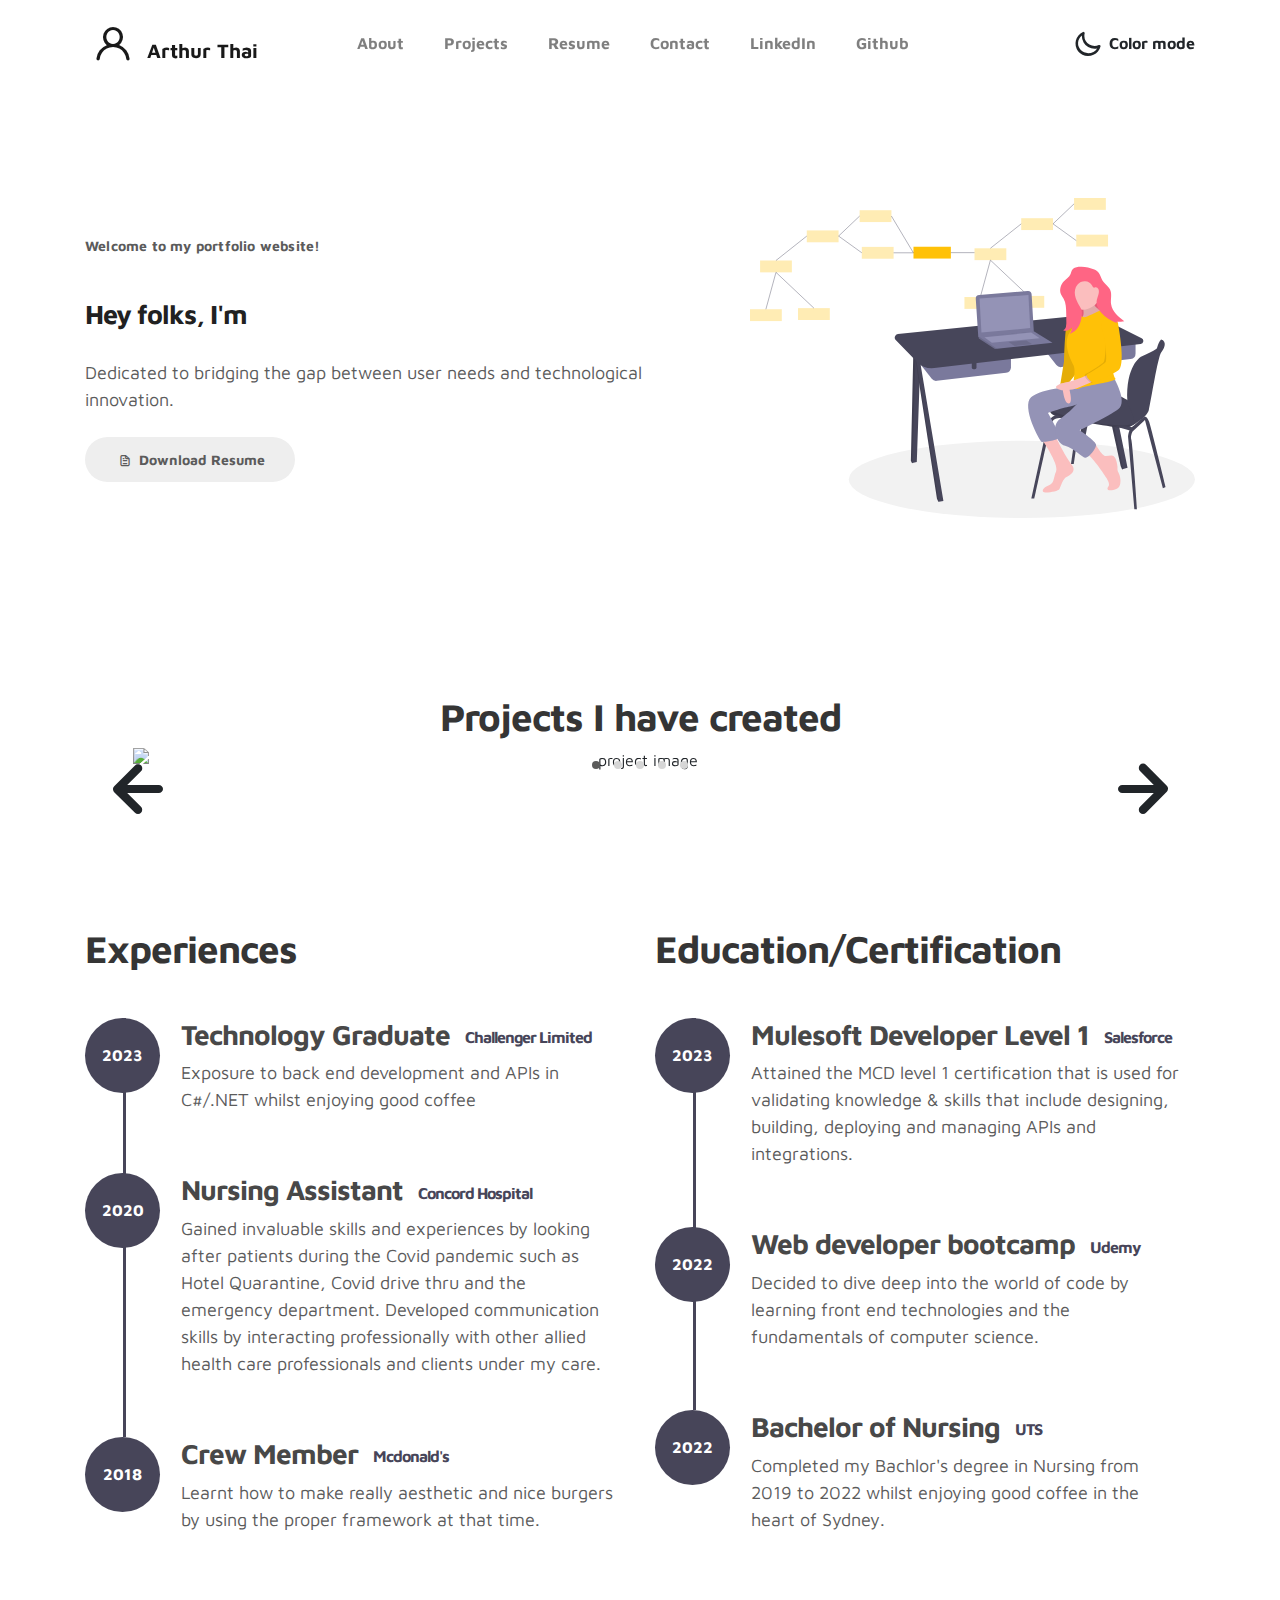
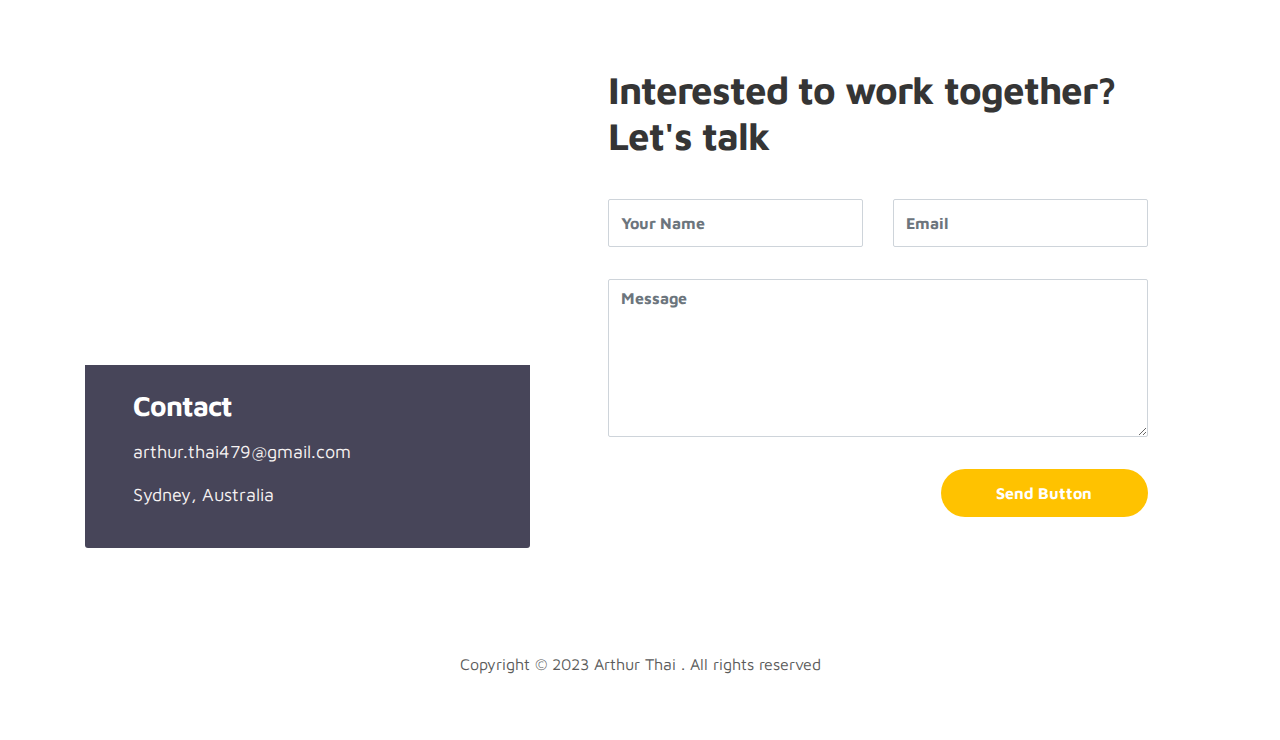
==== src/index.html @ 59e8148e "update" ====
<!doctype html>
<html lang="en">

<head>
  <meta charset="utf-8">
  <meta name="viewport" content="width=device-width, initial-scale=1, shrink-to-fit=no">
  <meta name="description" content="">
  <meta name="author" content="">

  <title>Arthur Thai's Portfolio</title>

  <link rel="stylesheet" href="/css/bootstrap.min.css">
  <link rel="stylesheet" href="/css/unicons.css">
  <link rel="stylesheet" href="/css/owl.carousel.min.css">
  <link rel="stylesheet" href="/css/owl.theme.default.min.css">
  <link rel="icon" href="\images\favicon-16x16.png" type="image/png">

  <!-- MAIN STYLE -->
  <link rel="stylesheet" href="/css/tooplate-style.css">

</head>

<body>

  <!-- MENU -->
  <nav class="navbar navbar-expand-sm navbar-light">
    <div class="container">
      <a class="navbar-brand" href="index.html"><i class='uil uil-user'></i> Arthur Thai</a>

      <button class="navbar-toggler" type="button" data-toggle="collapse" data-target="#navbarNav"
        aria-controls="navbarNav" aria-expanded="false" aria-label="Toggle navigation">
        <span class="navbar-toggler-icon"></span>
        <span class="navbar-toggler-icon"></span>
        <span class="navbar-toggler-icon"></span>
      </button>

      <div class="collapse navbar-collapse" id="navbarNav">
        <ul class="navbar-nav mx-auto">
          <li class="nav-item">
            <a href="#about" class="nav-link"><span data-hover="About">About</span></a>
          </li>
          <li class="nav-item">
            <a href="#project" class="nav-link"><span data-hover="Projects">Projects</span></a>
          </li>
          <li class="nav-item">
            <a href="#resume" class="nav-link"><span data-hover="Resume">Resume</span></a>
          </li>
          <li class="nav-item">
            <a href="#contact" class="nav-link"><span data-hover="Contact">Contact</span></a>
          </li>
          <li class="nav-item">
            <a href="https://www.linkedin.com/in/arthurthai479/" target="_blank" class="nav-link"><span
                data-hover="LinkedIn">LinkedIn</span></a>
          </li>
          <li class="nav-item">
            <a href="https://github.com/Arthur7436" target="_blank" class="nav-link"><span
                data-hover="Github">Github</span></a>
          </li>
        </ul>

        <ul class="navbar-nav ml-lg-auto">
          <div class="ml-lg-4">
            <div class="color-mode d-lg-flex justify-content-center align-items-center">
              <i class="color-mode-icon"></i>
              Color mode
            </div>
          </div>
        </ul>
      </div>
    </div>
  </nav>

  <!-- ABOUT -->
  <section class="about full-screen d-lg-flex justify-content-center align-items-center" id="about">
    <div class="container">
      <div class="row">

        <div class="col-lg-7 col-md-12 col-12 d-flex align-items-center">
          <div class="about-text">
            <small class="small-text">Welcome to <span class="mobile-block">my portfolio website!</span></small>
            <h1 class="animated animated-text">
              <span class="mr-2" style="font-size: 0.6em;">Hey folks, I'm</span>
              <div class="animated-info">
                <span class="animated-item">Arthur</span>
                <span class="animated-item">a Software Engineer</span>
                <span class="animated-item">a tech enthusiast</span>
              </div>
            </h1>

            <p>Dedicated to bridging the gap between user needs and technological innovation.</p>

            <div class="custom-btn-group mt-4">
              <a href="#" class="btn mr-lg-2 custom-btn"><i class='uil uil-file-alt'></i> Download Resume</a>
              <!-- <a href="#contact" class="btn custom-btn custom-btn-bg custom-btn-link">Get a free quote</a> -->
            </div>
          </div>
        </div>

        <div class="col-lg-5 col-md-12 col-12">
          <div class="about-image svg">
            <img src="/images/undraw/undraw_software_engineer_lvl5.svg" class="img-fluid" alt="svg image">
          </div>
        </div>

      </div>
    </div>
  </section>

  <!-- PROJECTS -->
  <section class="project py-5" id="project">
    <div class="container">

      <div class="row">
        <div class="col-lg-11 text-center mx-auto col-12">

          <div class="col-lg-8 mx-auto">
            <h2>Projects I have created</h2>
          </div>

          <div class="owl-carousel owl-theme">
            <div class="item">
              <div class="project-info">
                <img src="images/project/project-image01.png" class="img-fluid" alt="project image">
              </div>
            </div>

            <div class="item">
              <div class="project-info">
                <img src="images/project/project-image02.png" class="img-fluid" alt="project image">
              </div>
            </div>

            <div class="item">
              <div class="project-info">
                <img src="images/project/project-image03.png" class="img-fluid" alt="project image">
              </div>
            </div>

            <div class="item">
              <div class="project-info">
                <img src="images/project/project-image04.png" class="img-fluid" alt="project image">
              </div>
            </div>

            <div class="item">
              <div class="project-info">
                <img src="images/project/project-image05.png" class="img-fluid" alt="project image">
              </div>
            </div>
          </div>

        </div>
      </div>
    </div>
  </section>

  <!-- FEATURES -->
  <section class="resume py-5 d-lg-flex justify-content-center align-items-center" id="resume">
    <div class="container">
      <div class="row">

        <div class="col-lg-6 col-12">
          <h2 class="mb-4">Experiences</h2>

          <div class="timeline">
            <div class="timeline-wrapper">
              <div class="timeline-yr">
                <span>2023</span>
              </div>
              <div class="timeline-info">
                <h3><span>Technology Graduate</span><small>Challenger Limited</small></h3>
                <p>Exposure to back end development and APIs in C#/.NET whilst enjoying good coffee</p>
              </div>
            </div>

            <div class="timeline-wrapper">
              <div class="timeline-yr">
                <span>2020</span>
              </div>
              <div class="timeline-info">
                <h3><span>Nursing Assistant</span><small>Concord Hospital</small></h3>
                <p>Gained invaluable skills and experiences by looking after patients during the Covid pandemic such as
                  Hotel Quarantine, Covid drive thru and the emergency department. Developed communication skills by
                  interacting professionally with other allied health care professionals and clients under my care.</p>
              </div>
            </div>

            <div class="timeline-wrapper">
              <div class="timeline-yr">
                <span>2018</span>
              </div>
              <div class="timeline-info">
                <h3><span>Crew Member<small>Mcdonald's</small></h3>
                <p>Learnt how to make really aesthetic and nice burgers by using the proper framework at that time.</p>
              </div>
            </div>

            <!-- <div class="timeline-wrapper">
              <div class="timeline-yr">
                <span>2014</span>
              </div>
              <div class="timeline-info">
                <h3><span>Junior Designer<small>Crafted Co.</small></h3>
                <p>Cras scelerisque scelerisque condimentum. Nullam at volutpat mi. Nunc auctor ipsum eget magna
                  consequat viverra.</p>
              </div>
            </div> -->

          </div>
        </div>

        <div class="col-lg-6 col-12">
          <h2 class="mb-4 mobile-mt-2">Education/Certification</h2>

          <div class="timeline">

            <div class="timeline-wrapper">
              <div class="timeline-yr">
                <span>2023</span>
              </div>
              <div class="timeline-info">
                <h3><span>Mulesoft Developer Level 1</span><small>Salesforce</small></h3>
                <p>Attained the MCD level 1 certification that is used for validating knowledge & skills that include
                  designing, building, deploying and managing APIs and integrations.</p>
              </div>
            </div>

            <div class="timeline-wrapper">
              <div class="timeline-yr">
                <span>2022</span>
              </div>
              <div class="timeline-info">
                <h3><span>Web developer bootcamp</span><small>Udemy</small></h3>
                <p>Decided to dive deep into the world of code by learning front end technologies and the fundamentals
                  of computer science.
                </p>
              </div>
            </div>

            <div class="timeline-wrapper">
              <div class="timeline-yr">
                <span>2022</span>
              </div>
              <div class="timeline-info">
                <h3><span>Bachelor of Nursing</span><small>UTS</small></h3>
                <p>Completed my Bachlor's degree in Nursing from 2019 to 2022 whilst enjoying good coffee in the heart
                  of Sydney.
                </p>
              </div>
            </div>

          </div>
        </div>

      </div>
    </div>
  </section>

  <!-- CONTACT -->
  <section class="contact py-5" id="contact">
    <div class="container">
      <div class="row">

        <div class="col-lg-5 mr-lg-5 col-12">
          <div class="google-map w-100">
            <iframe
              src="https://www.google.com/maps/embed?pb=!1m18!1m12!1m3!1d3312.529082309042!2d151.2042533152099!3d-33.86542798070862!2m3!1f0!2f0!3f0!3m2!1i1024!2i768!4f13.1!3m3!1m2!1s0x6b12ae2a2e0e21f7%3A0x5017d681632c850!2sWynyard%20Station%2C%20Sydney%20NSW%2C%20Australia!5e0!3m2!1sen!2sus!4v1635623062397!5m2!1sen!2sus"
              width="400" height="300" frameborder="0" style="border:0" allowfullscreen></iframe>
          </div>

          <div class="contact-info d-flex justify-content-between align-items-center py-4 px-lg-5">
            <div class="contact-info-item">
              <h3 class="mb-3 text-white">Contact</h3>
              <!-- <p class="footer-text mb-0">010 020 0960</p> -->
              <p><a href="mailto:arthur.thai479@gmail.com">arthur.thai479@gmail.com</a></p>
              <p>Sydney, Australia</p>
            </div>

            <!-- <ul class="social-links">
              <li><a href="#" class="" data-toggle="tooltip" data-placement="left"
                title="LinkedIn"><svg xmlns="http://www.w3.org/2000/svg" width="22" height="22" viewBox="0 0 24 24"><path fill="currentColor" d="M20.47 2H3.53a1.45 1.45 0 0 0-1.47 1.43v17.14A1.45 1.45 0 0 0 3.53 22h16.94a1.45 1.45 0 0 0 1.47-1.43V3.43A1.45 1.45 0 0 0 20.47 2ZM8.09 18.74h-3v-9h3ZM6.59 8.48a1.56 1.56 0 1 1 0-3.12a1.57 1.57 0 1 1 0 3.12Zm12.32 10.26h-3v-4.83c0-1.21-.43-2-1.52-2A1.65 1.65 0 0 0 12.85 13a2 2 0 0 0-.1.73v5h-3v-9h3V11a3 3 0 0 1 2.71-1.5c2 0 3.45 1.29 3.45 4.06Z"/></svg></a>
              </li> -->
            <!-- <li><a href="#" class="uil uil-instagram" data-toggle="tooltip" data-placement="left"
                  title="Instagram"></a></li>
              <li><a href="#" class="uil uil-youtube" data-toggle="tooltip" data-placement="left" title="Youtube"></a>
              </li>
              <li><a href="#" class="" data-toggle="tooltip" data-placement="left"
                title="LinkedIn"><svg xmlns="http://www.w3.org/2000/svg" width="22" height="22" viewBox="0 0 24 24"><path fill="currentColor" d="M20.47 2H3.53a1.45 1.45 0 0 0-1.47 1.43v17.14A1.45 1.45 0 0 0 3.53 22h16.94a1.45 1.45 0 0 0 1.47-1.43V3.43A1.45 1.45 0 0 0 20.47 2ZM8.09 18.74h-3v-9h3ZM6.59 8.48a1.56 1.56 0 1 1 0-3.12a1.57 1.57 0 1 1 0 3.12Zm12.32 10.26h-3v-4.83c0-1.21-.43-2-1.52-2A1.65 1.65 0 0 0 12.85 13a2 2 0 0 0-.1.73v5h-3v-9h3V11a3 3 0 0 1 2.71-1.5c2 0 3.45 1.29 3.45 4.06Z"/></svg></a></li> -->
            </ul>
          </div>
        </div>

        <div class="col-lg-6 col-12">
          <div class="contact-form">
            <h2 class="mb-4">Interested to work together? Let's talk</h2>

            <form action="/home/arthur/Desktop/Github/portfolio-v1/src/sendMail.php" method="POST">
              <div class="row">
                <div class="col-lg-6 col-12">
                  <input type="text" class="form-control" name="name" placeholder="Your Name" id="name">
                </div>

                <div class="col-lg-6 col-12">
                  <input type="email" class="form-control" name="email" placeholder="Email" id="email">
                </div>

                <div class="col-12">
                  <textarea name="message" rows="6" class="form-control" id="message" placeholder="Message"></textarea>
                </div>

                <div class="ml-lg-auto col-lg-5 col-12">
                  <input type="submit" class="form-control submit-btn" value="Send Button">
                </div>
              </div>
            </form>
          </div>
        </div>

      </div>
    </div>
  </section>

  <!-- FOOTER -->
  <footer class="footer py-5">
    <div class="container">
      <div class="row">

        <div class="col-lg-12 col-12">
          <p class="copyright-text text-center">Copyright &copy; 2023 Arthur Thai . All rights reserved</p>
          <!-- <p class="copyright-text text-center">Designed by <a rel="nofollow"
              href="https://www.facebook.com/tooplate">Tooplate</a></p> -->
        </div>

      </div>
    </div>
  </footer>

  <script src="/js/jquery-3.3.1.min.js"></script>
  <script src="/js/popper.min.js"></script>
  <script src="/js/bootstrap.min.js"></script>
  <script src="/js/Headroom.js"></script>
  <script src="/js/jQuery.headroom.js"></script>
  <script src="/js/owl.carousel.min.js"></script>
  <script src="/js/smoothscroll.js"></script>
  <script src="/js/custom.js"></script>

</body>

</html>
---- css/unicons.css ----
@font-face {
  font-family: 'unicons';
  src: url('../font/unicons.eot?42479262');
  src: url('../font/unicons.eot?42479262#iefix') format('embedded-opentype'),
       url('../font/unicons.woff2?42479262') format('woff2'),
       url('../font/unicons.woff?42479262') format('woff'),
       url('../font/unicons.ttf?42479262') format('truetype'),
       url('../font/unicons.svg?42479262#unicons') format('svg');
  font-weight: normal;
  font-style: normal;
}
/* Chrome hack: SVG is rendered more smooth in Windozze. 100% magic, uncomment if you need it. */
/* Note, that will break hinting! In other OS-es font will be not as sharp as it could be */
/*
@media screen and (-webkit-min-device-pixel-ratio:0) {
  @font-face {
    font-family: 'unicons';
    src: url('../font/unicons.svg?42479262#unicons') format('svg');
  }
}
*/
 
 [class^="uil-"]:before, [class*=" uil-"]:before {
  font-family: "unicons";
  font-style: normal;
  font-weight: normal;
  speak: none;
 
  display: inline-block;
  text-decoration: inherit;
  width: 1em;
  margin-right: .2em;
  text-align: center;
  /* opacity: .8; */
 
  /* For safety - reset parent styles, that can break glyph codes*/
  font-variant: normal;
  text-transform: none;
 
  /* fix buttons height, for twitter bootstrap */
  line-height: 1em;
 
  /* Animation center compensation - margins should be symmetric */
  /* remove if not needed */
  margin-left: .2em;
 
  /* you can be more comfortable with increased icons size */
  /* font-size: 120%; */
 
  /* Font smoothing. That was taken from TWBS */
  -webkit-font-smoothing: antialiased;
  -moz-osx-font-smoothing: grayscale;
 
  /* Uncomment for 3D effect */
  /* text-shadow: 1px 1px 1px rgba(127, 127, 127, 0.3); */
}
 
.uil-abacus:before { content: '\e800'; } /* '' */
.uil-accessible-icon-alt:before { content: '\e801'; } /* '' */
.uil-adjust-alt:before { content: '\e802'; } /* '' */
.uil-adjust-circle:before { content: '\e803'; } /* '' */
.uil-adjust-half:before { content: '\e804'; } /* '' */
.uil-adjust:before { content: '\e805'; } /* '' */
.uil-airplay:before { content: '\e806'; } /* '' */
.uil-align-alt:before { content: '\e807'; } /* '' */
.uil-align-center-alt:before { content: '\e808'; } /* '' */
.uil-align-center-h:before { content: '\e809'; } /* '' */
.uil-align-center-justify:before { content: '\e80a'; } /* '' */
.uil-align-center-v:before { content: '\e80b'; } /* '' */
.uil-align-center:before { content: '\e80c'; } /* '' */
.uil-align-justify:before { content: '\e80d'; } /* '' */
.uil-align-left-justify:before { content: '\e80e'; } /* '' */
.uil-align-left:before { content: '\e80f'; } /* '' */
.uil-align-letter-right:before { content: '\e810'; } /* '' */
.uil-align-right-justify:before { content: '\e811'; } /* '' */
.uil-align-right:before { content: '\e812'; } /* '' */
.uil-align:before { content: '\e813'; } /* '' */
.uil-ambulance:before { content: '\e814'; } /* '' */
.uil-analysis:before { content: '\e815'; } /* '' */
.uil-analytics:before { content: '\e816'; } /* '' */
.uil-anchor:before { content: '\e817'; } /* '' */
.uil-android-phone-slash:before { content: '\e818'; } /* '' */
.uil-angle-double-down:before { content: '\e819'; } /* '' */
.uil-angle-double-left:before { content: '\e81a'; } /* '' */
.uil-angle-double-right:before { content: '\e81b'; } /* '' */
.uil-angle-double-up:before { content: '\e81c'; } /* '' */
.uil-angle-down:before { content: '\e81d'; } /* '' */
.uil-angle-left:before { content: '\e81e'; } /* '' */
.uil-angle-right-b:before { content: '\e81f'; } /* '' */
.uil-angle-right:before { content: '\e820'; } /* '' */
.uil-angle-up:before { content: '\e821'; } /* '' */
.uil-annoyed-alt:before { content: '\e822'; } /* '' */
.uil-annoyed:before { content: '\e823'; } /* '' */
.uil-apps:before { content: '\e824'; } /* '' */
.uil-archive-alt:before { content: '\e825'; } /* '' */
.uil-archive:before { content: '\e826'; } /* '' */
.uil-arrow-break:before { content: '\e827'; } /* '' */
.uil-arrow-circle-down:before { content: '\e828'; } /* '' */
.uil-arrow-circle-left:before { content: '\e829'; } /* '' */
.uil-arrow-circle-right:before { content: '\e82a'; } /* '' */
.uil-arrow-circle-up:before { content: '\e82b'; } /* '' */
.uil-arrow-compress-h:before { content: '\e82c'; } /* '' */
.uil-arrow-down-left:before { content: '\e82d'; } /* '' */
.uil-arrow-down-right:before { content: '\e82e'; } /* '' */
.uil-arrow-down:before { content: '\e82f'; } /* '' */
.uil-arrow-from-right:before { content: '\e830'; } /* '' */
.uil-arrow-from-top:before { content: '\e831'; } /* '' */
.uil-arrow-growth:before { content: '\e832'; } /* '' */
.uil-arrow-left:before { content: '\e833'; } /* '' */
.uil-arrow-random:before { content: '\e834'; } /* '' */
.uil-arrow-resize-diagonal:before { content: '\e835'; } /* '' */
.uil-arrow-right:before { content: '\e836'; } /* '' */
.uil-arrow-to-bottom:before { content: '\e837'; } /* '' */
.uil-arrow-to-right:before { content: '\e838'; } /* '' */
.uil-arrow-up-left:before { content: '\e839'; } /* '' */
.uil-arrow-up-right:before { content: '\e83a'; } /* '' */
.uil-arrow-up:before { content: '\e83b'; } /* '' */
.uil-arrows-h-alt:before { content: '\e83c'; } /* '' */
.uil-arrows-h:before { content: '\e83d'; } /* '' */
.uil-arrows-left-down:before { content: '\e83e'; } /* '' */
.uil-arrows-maximize:before { content: '\e83f'; } /* '' */
.uil-arrows-merge:before { content: '\e840'; } /* '' */
.uil-arrows-resize-h:before { content: '\e841'; } /* '' */
.uil-arrows-resize-v:before { content: '\e842'; } /* '' */
.uil-arrows-resize:before { content: '\e843'; } /* '' */
.uil-arrows-right-down:before { content: '\e844'; } /* '' */
.uil-arrows-shrink-h:before { content: '\e845'; } /* '' */
.uil-arrows-shrink-v:before { content: '\e846'; } /* '' */
.uil-arrows-up-right:before { content: '\e847'; } /* '' */
.uil-arrows-v-alt:before { content: '\e848'; } /* '' */
.uil-arrows-v:before { content: '\e849'; } /* '' */
.uil-at:before { content: '\e84a'; } /* '' */
.uil-atm-card:before { content: '\e84b'; } /* '' */
.uil-atom:before { content: '\e84c'; } /* '' */
.uil-auto-flash:before { content: '\e84d'; } /* '' */
.uil-award-alt:before { content: '\e84e'; } /* '' */
.uil-award:before { content: '\e84f'; } /* '' */
.uil-baby-carriage:before { content: '\e850'; } /* '' */
.uil-backpack:before { content: '\e851'; } /* '' */
.uil-backspace:before { content: '\e852'; } /* '' */
.uil-backward:before { content: '\e853'; } /* '' */
.uil-bag-alt:before { content: '\e854'; } /* '' */
.uil-bag-slash:before { content: '\e855'; } /* '' */
.uil-bag:before { content: '\e856'; } /* '' */
.uil-ball:before { content: '\e857'; } /* '' */
.uil-ban:before { content: '\e858'; } /* '' */
.uil-bars:before { content: '\e859'; } /* '' */
.uil-basketball-hoop:before { content: '\e85a'; } /* '' */
.uil-basketball:before { content: '\e85b'; } /* '' */
.uil-battery-bolt:before { content: '\e85c'; } /* '' */
.uil-battery-empty:before { content: '\e85d'; } /* '' */
.uil-bed-double:before { content: '\e85e'; } /* '' */
.uil-bed:before { content: '\e85f'; } /* '' */
.uil-bell-school:before { content: '\e860'; } /* '' */
.uil-bell-slash:before { content: '\e861'; } /* '' */
.uil-bill:before { content: '\e862'; } /* '' */
.uil-bitcoin-circle:before { content: '\e863'; } /* '' */
.uil-bitcoin:before { content: '\e864'; } /* '' */
.uil-bluetooth-b:before { content: '\e865'; } /* '' */
.uil-bolt-alt:before { content: '\e866'; } /* '' */
.uil-bolt-slash:before { content: '\e867'; } /* '' */
.uil-bolt:before { content: '\e868'; } /* '' */
.uil-book-alt:before { content: '\e869'; } /* '' */
.uil-book-medical:before { content: '\e86a'; } /* '' */
.uil-book-open:before { content: '\e86b'; } /* '' */
.uil-book-reader:before { content: '\e86c'; } /* '' */
.uil-book:before { content: '\e86d'; } /* '' */
.uil-bookmark-full:before { content: '\e86e'; } /* '' */
.uil-bookmark:before { content: '\e86f'; } /* '' */
.uil-books:before { content: '\e870'; } /* '' */
.uil-boombox:before { content: '\e871'; } /* '' */
.uil-border-alt:before { content: '\e872'; } /* '' */
.uil-border-bottom:before { content: '\e873'; } /* '' */
.uil-border-clear:before { content: '\e874'; } /* '' */
.uil-border-horizontal:before { content: '\e875'; } /* '' */
.uil-border-inner:before { content: '\e876'; } /* '' */
.uil-border-left:before { content: '\e877'; } /* '' */
.uil-border-out:before { content: '\e878'; } /* '' */
.uil-border-right:before { content: '\e879'; } /* '' */
.uil-border-top:before { content: '\e87a'; } /* '' */
.uil-border-vertical:before { content: '\e87b'; } /* '' */
.uil-box:before { content: '\e87c'; } /* '' */
.uil-briefcase-alt:before { content: '\e87d'; } /* '' */
.uil-briefcase:before { content: '\e87e'; } /* '' */
.uil-bright:before { content: '\e87f'; } /* '' */
.uil-brightness-empty:before { content: '\e880'; } /* '' */
.uil-brightness-half:before { content: '\e881'; } /* '' */
.uil-brightness-low:before { content: '\e882'; } /* '' */
.uil-brightness-minus:before { content: '\e883'; } /* '' */
.uil-brightness-plus:before { content: '\e884'; } /* '' */
.uil-brightness:before { content: '\e885'; } /* '' */
.uil-bring-bottom:before { content: '\e886'; } /* '' */
.uil-bring-front:before { content: '\e887'; } /* '' */
.uil-brush-alt:before { content: '\e888'; } /* '' */
.uil-bug:before { content: '\e889'; } /* '' */
.uil-building:before { content: '\e88a'; } /* '' */
.uil-bullseye:before { content: '\e88b'; } /* '' */
.uil-bus-alt:before { content: '\e88c'; } /* '' */
.uil-bus-school:before { content: '\e88d'; } /* '' */
.uil-bus:before { content: '\e88e'; } /* '' */
.uil-calcualtor:before { content: '\e88f'; } /* '' */
.uil-calculator-alt:before { content: '\e890'; } /* '' */
.uil-calendar-alt:before { content: '\e891'; } /* '' */
.uil-calendar-slash:before { content: '\e892'; } /* '' */
.uil-calender:before { content: '\e893'; } /* '' */
.uil-calling:before { content: '\e894'; } /* '' */
.uil-camera-plus:before { content: '\e895'; } /* '' */
.uil-camera-slash:before { content: '\e896'; } /* '' */
.uil-camera:before { content: '\e897'; } /* '' */
.uil-cancel:before { content: '\e898'; } /* '' */
.uil-capsule:before { content: '\e899'; } /* '' */
.uil-capture:before { content: '\e89a'; } /* '' */
.uil-car-sideview:before { content: '\e89b'; } /* '' */
.uil-car-slash:before { content: '\e89c'; } /* '' */
.uil-car-wash:before { content: '\e89d'; } /* '' */
.uil-car:before { content: '\e89e'; } /* '' */
.uil-card-atm:before { content: '\e89f'; } /* '' */
.uil-caret-right:before { content: '\e8a0'; } /* '' */
.uil-cart:before { content: '\e8a1'; } /* '' */
.uil-cell:before { content: '\e8a2'; } /* '' */
.uil-celsius:before { content: '\e8a3'; } /* '' */
.uil-chart-bar-alt:before { content: '\e8a4'; } /* '' */
.uil-chart-bar:before { content: '\e8a5'; } /* '' */
.uil-chart-down:before { content: '\e8a6'; } /* '' */
.uil-chart-growth-alt:before { content: '\e8a7'; } /* '' */
.uil-chart-growth:before { content: '\e8a8'; } /* '' */
.uil-chart-line:before { content: '\e8a9'; } /* '' */
.uil-chart-pie-alt:before { content: '\e8aa'; } /* '' */
.uil-chart-pie:before { content: '\e8ab'; } /* '' */
.uil-chart:before { content: '\e8ac'; } /* '' */
.uil-chat-bubble-user:before { content: '\e8ad'; } /* '' */
.uil-chat-info:before { content: '\e8ae'; } /* '' */
.uil-chat:before { content: '\e8af'; } /* '' */
.uil-check-circle:before { content: '\e8b0'; } /* '' */
.uil-check-square:before { content: '\e8b1'; } /* '' */
.uil-check:before { content: '\e8b2'; } /* '' */
.uil-circle-layer:before { content: '\e8b3'; } /* '' */
.uil-circle:before { content: '\e8b4'; } /* '' */
.uil-circuit:before { content: '\e8b5'; } /* '' */
.uil-clapper-board:before { content: '\e8b6'; } /* '' */
.uil-clipboard-alt:before { content: '\e8b7'; } /* '' */
.uil-clipboard-blank:before { content: '\e8b8'; } /* '' */
.uil-clipboard-notes:before { content: '\e8b9'; } /* '' */
.uil-clipboard:before { content: '\e8ba'; } /* '' */
.uil-clock-eight:before { content: '\e8bb'; } /* '' */
.uil-clock-five:before { content: '\e8bc'; } /* '' */
.uil-clock-nine:before { content: '\e8bd'; } /* '' */
.uil-clock-seven:before { content: '\e8be'; } /* '' */
.uil-clock-ten:before { content: '\e8bf'; } /* '' */
.uil-clock-three:before { content: '\e8c0'; } /* '' */
.uil-clock-two:before { content: '\e8c1'; } /* '' */
.uil-clock:before { content: '\e8c2'; } /* '' */
.uil-closed-captioning:before { content: '\e8c3'; } /* '' */
.uil-cloud-block:before { content: '\e8c4'; } /* '' */
.uil-cloud-bookmark:before { content: '\e8c5'; } /* '' */
.uil-cloud-check:before { content: '\e8c6'; } /* '' */
.uil-cloud-computing:before { content: '\e8c7'; } /* '' */
.uil-cloud-data-connection:before { content: '\e8c8'; } /* '' */
.uil-cloud-database-tree:before { content: '\e8c9'; } /* '' */
.uil-cloud-download:before { content: '\e8ca'; } /* '' */
.uil-cloud-drizzle:before { content: '\e8cb'; } /* '' */
.uil-cloud-exclamation:before { content: '\e8cc'; } /* '' */
.uil-cloud-hail:before { content: '\e8cd'; } /* '' */
.uil-cloud-heart:before { content: '\e8ce'; } /* '' */
.uil-cloud-info:before { content: '\e8cf'; } /* '' */
.uil-cloud-lock:before { content: '\e8d0'; } /* '' */
.uil-cloud-meatball:before { content: '\e8d1'; } /* '' */
.uil-cloud-moon-hail:before { content: '\e8d2'; } /* '' */
.uil-cloud-moon-meatball:before { content: '\e8d3'; } /* '' */
.uil-cloud-moon-rain:before { content: '\e8d4'; } /* '' */
.uil-cloud-moon-showers:before { content: '\e8d5'; } /* '' */
.uil-cloud-moon:before { content: '\e8d6'; } /* '' */
.uil-cloud-question:before { content: '\e8d7'; } /* '' */
.uil-cloud-rain-sun:before { content: '\e8d8'; } /* '' */
.uil-cloud-rain:before { content: '\e8d9'; } /* '' */
.uil-cloud-redo:before { content: '\e8da'; } /* '' */
.uil-cloud-set:before { content: '\e8db'; } /* '' */
.uil-cloud-share:before { content: '\e8dc'; } /* '' */
.uil-cloud-shield:before { content: '\e8dd'; } /* '' */
.uil-cloud-showers-alt:before { content: '\e8de'; } /* '' */
.uil-cloud-showers-heavy:before { content: '\e8df'; } /* '' */
.uil-cloud-showers:before { content: '\e8e0'; } /* '' */
.uil-cloud-slash:before { content: '\e8e1'; } /* '' */
.uil-cloud-sun-hail:before { content: '\e8e2'; } /* '' */
.uil-cloud-sun-meatball:before { content: '\e8e3'; } /* '' */
.uil-cloud-sun-rain-alt:before { content: '\e8e4'; } /* '' */
.uil-cloud-sun-rain:before { content: '\e8e5'; } /* '' */
.uil-cloud-sun-tear:before { content: '\e8e6'; } /* '' */
.uil-cloud-sun:before { content: '\e8e7'; } /* '' */
.uil-cloud-times:before { content: '\e8e8'; } /* '' */
.uil-cloud-unlock:before { content: '\e8e9'; } /* '' */
.uil-cloud-upload:before { content: '\e8ea'; } /* '' */
.uil-cloud-wifi:before { content: '\e8eb'; } /* '' */
.uil-cloud-wind:before { content: '\e8ec'; } /* '' */
.uil-cloud:before { content: '\e8ed'; } /* '' */
.uil-clouds:before { content: '\e8ee'; } /* '' */
.uil-club:before { content: '\e8ef'; } /* '' */
.uil-code:before { content: '\e8f0'; } /* '' */
.uil-coffee:before { content: '\e8f1'; } /* '' */
.uil-cog:before { content: '\e8f2'; } /* '' */
.uil-coins:before { content: '\e8f3'; } /* '' */
.uil-columns:before { content: '\e8f4'; } /* '' */
.uil-comment-alt-block:before { content: '\e8f5'; } /* '' */
.uil-comment-alt-chart-lines:before { content: '\e8f6'; } /* '' */
.uil-comment-alt-check:before { content: '\e8f7'; } /* '' */
.uil-comment-alt-dots:before { content: '\e8f8'; } /* '' */
.uil-comment-alt-download:before { content: '\e8f9'; } /* '' */
.uil-comment-alt-edit:before { content: '\e8fa'; } /* '' */
.uil-comment-alt-exclamation:before { content: '\e8fb'; } /* '' */
.uil-comment-alt-heart:before { content: '\e8fc'; } /* '' */
.uil-comment-alt-image:before { content: '\e8fd'; } /* '' */
.uil-comment-alt-info:before { content: '\e8fe'; } /* '' */
.uil-comment-alt-lines:before { content: '\e8ff'; } /* '' */
.uil-comment-alt-lock:before { content: '\e900'; } /* '' */
.uil-comment-alt-medical:before { content: '\e901'; } /* '' */
.uil-comment-alt-message:before { content: '\e902'; } /* '' */
.uil-comment-alt-notes:before { content: '\e903'; } /* '' */
.uil-comment-alt-plus:before { content: '\e904'; } /* '' */
.uil-comment-alt-question:before { content: '\e905'; } /* '' */
.uil-comment-alt-redo:before { content: '\e906'; } /* '' */
.uil-comment-alt-search:before { content: '\e907'; } /* '' */
.uil-comment-alt-share:before { content: '\e908'; } /* '' */
.uil-comment-alt-shield:before { content: '\e909'; } /* '' */
.uil-comment-alt-upload:before { content: '\e90a'; } /* '' */
.uil-comment-alt-verify:before { content: '\e90b'; } /* '' */
.uil-comment-alt:before { content: '\e90c'; } /* '' */
.uil-comment-block:before { content: '\e90d'; } /* '' */
.uil-comment-chart-line:before { content: '\e90e'; } /* '' */
.uil-comment-check:before { content: '\e90f'; } /* '' */
.uil-comment-dots:before { content: '\e910'; } /* '' */
.uil-comment-download:before { content: '\e911'; } /* '' */
.uil-comment-edit:before { content: '\e912'; } /* '' */
.uil-comment-exclamation:before { content: '\e913'; } /* '' */
.uil-comment-heart:before { content: '\e914'; } /* '' */
.uil-comment-image:before { content: '\e915'; } /* '' */
.uil-comment-info-alt:before { content: '\e916'; } /* '' */
.uil-comment-info:before { content: '\e917'; } /* '' */
.uil-comment-lines:before { content: '\e918'; } /* '' */
.uil-comment-lock:before { content: '\e919'; } /* '' */
.uil-comment-medical:before { content: '\e91a'; } /* '' */
.uil-comment-message:before { content: '\e91b'; } /* '' */
.uil-comment-notes:before { content: '\e91c'; } /* '' */
.uil-comment-plus:before { content: '\e91d'; } /* '' */
.uil-comment-question:before { content: '\e91e'; } /* '' */
.uil-comment-redo:before { content: '\e91f'; } /* '' */
.uil-comment-search:before { content: '\e920'; } /* '' */
.uil-comment-share:before { content: '\e921'; } /* '' */
.uil-comment-shield:before { content: '\e922'; } /* '' */
.uil-comment-slash:before { content: '\e923'; } /* '' */
.uil-comment-upload:before { content: '\e924'; } /* '' */
.uil-comment-verify:before { content: '\e925'; } /* '' */
.uil-comment:before { content: '\e926'; } /* '' */
.uil-comments-alt:before { content: '\e927'; } /* '' */
.uil-comments:before { content: '\e928'; } /* '' */
.uil-commnet-alt-slash:before { content: '\e929'; } /* '' */
.uil-compact-disc:before { content: '\e92a'; } /* '' */
.uil-compass:before { content: '\e92b'; } /* '' */
.uil-compress-alt-left:before { content: '\e92c'; } /* '' */
.uil-compress-alt:before { content: '\e92d'; } /* '' */
.uil-compress-arrows:before { content: '\e92e'; } /* '' */
.uil-compress-lines:before { content: '\e92f'; } /* '' */
.uil-compress-point:before { content: '\e930'; } /* '' */
.uil-compress-v:before { content: '\e931'; } /* '' */
.uil-compress:before { content: '\e932'; } /* '' */
.uil-computer-mouse:before { content: '\e933'; } /* '' */
.uil-confused:before { content: '\e934'; } /* '' */
.uil-constructor:before { content: '\e935'; } /* '' */
.uil-copy-alt:before { content: '\e936'; } /* '' */
.uil-copy-landscape:before { content: '\e937'; } /* '' */
.uil-copy:before { content: '\e938'; } /* '' */
.uil-copyright:before { content: '\e939'; } /* '' */
.uil-corner-down-left:before { content: '\e93a'; } /* '' */
.uil-corner-down-right-alt:before { content: '\e93b'; } /* '' */
.uil-corner-down-right:before { content: '\e93c'; } /* '' */
.uil-corner-left-down:before { content: '\e93d'; } /* '' */
.uil-corner-right-down:before { content: '\e93e'; } /* '' */
.uil-corner-up-left-alt:before { content: '\e93f'; } /* '' */
.uil-corner-up-left:before { content: '\e940'; } /* '' */
.uil-corner-up-right-alt:before { content: '\e941'; } /* '' */
.uil-corner-up-right:before { content: '\e942'; } /* '' */
.uil-creative-commons-pd-alt:before { content: '\e943'; } /* '' */
.uil-creative-commons-pd:before { content: '\e944'; } /* '' */
.uil-crockery:before { content: '\e945'; } /* '' */
.uil-crop-alt-rotate-left:before { content: '\e946'; } /* '' */
.uil-crop-alt-rotate-right:before { content: '\e947'; } /* '' */
.uil-crop-alt:before { content: '\e948'; } /* '' */
.uil-crosshair-alt:before { content: '\e949'; } /* '' */
.uil-crosshair:before { content: '\e94a'; } /* '' */
.uil-crosshairs:before { content: '\e94b'; } /* '' */
.uil-cube:before { content: '\e94c'; } /* '' */
.uil-data-sharing:before { content: '\e94d'; } /* '' */
.uil-database-alt:before { content: '\e94e'; } /* '' */
.uil-database:before { content: '\e94f'; } /* '' */
.uil-desert:before { content: '\e950'; } /* '' */
.uil-desktop-alt-slash:before { content: '\e951'; } /* '' */
.uil-desktop-alt:before { content: '\e952'; } /* '' */
.uil-desktop-cloud-alt:before { content: '\e953'; } /* '' */
.uil-desktop-slash:before { content: '\e954'; } /* '' */
.uil-desktop:before { content: '\e955'; } /* '' */
.uil-dialpad-alt:before { content: '\e956'; } /* '' */
.uil-dialpad:before { content: '\e957'; } /* '' */
.uil-diamond:before { content: '\e958'; } /* '' */
.uil-diary-alt:before { content: '\e959'; } /* '' */
.uil-diary:before { content: '\e95a'; } /* '' */
.uil-dice-five:before { content: '\e95b'; } /* '' */
.uil-dice-four:before { content: '\e95c'; } /* '' */
.uil-dice-one:before { content: '\e95d'; } /* '' */
.uil-dice-six:before { content: '\e95e'; } /* '' */
.uil-dice-three:before { content: '\e95f'; } /* '' */
.uil-dice-two:before { content: '\e960'; } /* '' */
.uil-direction:before { content: '\e961'; } /* '' */
.uil-directions:before { content: '\e962'; } /* '' */
.uil-dizzy-meh:before { content: '\e963'; } /* '' */
.uil-dna:before { content: '\e964'; } /* '' */
.uil-document-layout-center:before { content: '\e965'; } /* '' */
.uil-document-layout-left:before { content: '\e966'; } /* '' */
.uil-document-layout-right:before { content: '\e967'; } /* '' */
.uil-document:before { content: '\e968'; } /* '' */
.uil-dollar-alt:before { content: '\e969'; } /* '' */
.uil-dollar-sign-alt:before { content: '\e96a'; } /* '' */
.uil-dollar-sign:before { content: '\e96b'; } /* '' */
.uil-down-arrow:before { content: '\e96c'; } /* '' */
.uil-download-alt:before { content: '\e96d'; } /* '' */
.uil-dribbble:before { content: '\e96e'; } /* '' */
.uil-drill:before { content: '\e96f'; } /* '' */
.uil-dropbox:before { content: '\e970'; } /* '' */
.uil-dumbbell:before { content: '\e971'; } /* '' */
.uil-edit-alt:before { content: '\e972'; } /* '' */
.uil-edit:before { content: '\e973'; } /* '' */
.uil-ellipsis-h:before { content: '\e974'; } /* '' */
.uil-ellipsis-v:before { content: '\e975'; } /* '' */
.uil-emoji:before { content: '\e976'; } /* '' */
.uil-enter:before { content: '\e977'; } /* '' */
.uil-entry:before { content: '\e978'; } /* '' */
.uil-envelope-add:before { content: '\e979'; } /* '' */
.uil-envelope-alt:before { content: '\e97a'; } /* '' */
.uil-envelope-block:before { content: '\e97b'; } /* '' */
.uil-envelope-bookmark:before { content: '\e97c'; } /* '' */
.uil-envelope-check:before { content: '\e97d'; } /* '' */
.uil-envelope-download-alt:before { content: '\e97e'; } /* '' */
.uil-envelope-download:before { content: '\e97f'; } /* '' */
.uil-envelope-edit:before { content: '\e980'; } /* '' */
.uil-envelope-exclamation:before { content: '\e981'; } /* '' */
.uil-envelope-heart:before { content: '\e982'; } /* '' */
.uil-envelope-info:before { content: '\e983'; } /* '' */
.uil-envelope-lock:before { content: '\e984'; } /* '' */
.uil-envelope-minus:before { content: '\e985'; } /* '' */
.uil-envelope-open:before { content: '\e986'; } /* '' */
.uil-envelope-question:before { content: '\e987'; } /* '' */
.uil-envelope-receive:before { content: '\e988'; } /* '' */
.uil-envelope-redo:before { content: '\e989'; } /* '' */
.uil-envelope-search:before { content: '\e98a'; } /* '' */
.uil-envelope-send:before { content: '\e98b'; } /* '' */
.uil-envelope-share:before { content: '\e98c'; } /* '' */
.uil-envelope-shield:before { content: '\e98d'; } /* '' */
.uil-envelope-star:before { content: '\e98e'; } /* '' */
.uil-envelope-times:before { content: '\e98f'; } /* '' */
.uil-envelope-upload-alt:before { content: '\e990'; } /* '' */
.uil-envelope-upload:before { content: '\e991'; } /* '' */
.uil-envelope:before { content: '\e992'; } /* '' */
.uil-envelopes:before { content: '\e993'; } /* '' */
.uil-equal-circle:before { content: '\e994'; } /* '' */
.uil-euro-circle:before { content: '\e995'; } /* '' */
.uil-euro:before { content: '\e996'; } /* '' */
.uil-exchange-alt:before { content: '\e997'; } /* '' */
.uil-exchange:before { content: '\e998'; } /* '' */
.uil-exclamation-circle:before { content: '\e999'; } /* '' */
.uil-exclamation-octagon:before { content: '\e99a'; } /* '' */
.uil-exclamation-triangle:before { content: '\e99b'; } /* '' */
.uil-exclude:before { content: '\e99c'; } /* '' */
.uil-exit:before { content: '\e99d'; } /* '' */
.uil-expand-alt:before { content: '\e99e'; } /* '' */
.uil-expand-arrows-alt:before { content: '\e99f'; } /* '' */
.uil-expand-arrows:before { content: '\e9a0'; } /* '' */
.uil-expand-from-corner:before { content: '\e9a1'; } /* '' */
.uil-expand-left:before { content: '\e9a2'; } /* '' */
.uil-export:before { content: '\e9a3'; } /* '' */
.uil-exposure-alt:before { content: '\e9a4'; } /* '' */
.uil-exposure-increase:before { content: '\e9a5'; } /* '' */
.uil-external-link-alt:before { content: '\e9a6'; } /* '' */
.uil-eye-slash:before { content: '\e9a7'; } /* '' */
.uil-eye:before { content: '\e9a8'; } /* '' */
.uil-facebook:before { content: '\e9a9'; } /* '' */
.uil-fahrenheit:before { content: '\e9aa'; } /* '' */
.uil-fast-mail-alt:before { content: '\e9ab'; } /* '' */
.uil-fast-mail:before { content: '\e9ac'; } /* '' */
.uil-favorite:before { content: '\e9ad'; } /* '' */
.uil-feedback:before { content: '\e9ae'; } /* '' */
.uil-file-alt:before { content: '\e9af'; } /* '' */
.uil-file-blank:before { content: '\e9b0'; } /* '' */
.uil-file-block-alt:before { content: '\e9b1'; } /* '' */
.uil-file-bookmark-alt:before { content: '\e9b2'; } /* '' */
.uil-file-check-alt:before { content: '\e9b3'; } /* '' */
.uil-file-check:before { content: '\e9b4'; } /* '' */
.uil-file-contract-dollar:before { content: '\e9b5'; } /* '' */
.uil-file-copy-alt:before { content: '\e9b6'; } /* '' */
.uil-file-download-alt:before { content: '\e9b7'; } /* '' */
.uil-file-download:before { content: '\e9b8'; } /* '' */
.uil-file-edit-alt:before { content: '\e9b9'; } /* '' */
.uil-file-exclamation-alt:before { content: '\e9ba'; } /* '' */
.uil-file-exclamation:before { content: '\e9bb'; } /* '' */
.uil-file-heart:before { content: '\e9bc'; } /* '' */
.uil-file-info-alt:before { content: '\e9bd'; } /* '' */
.uil-file-landscape-alt:before { content: '\e9be'; } /* '' */
.uil-file-landscape:before { content: '\e9bf'; } /* '' */
.uil-file-lanscape-slash:before { content: '\e9c0'; } /* '' */
.uil-file-lock-alt:before { content: '\e9c1'; } /* '' */
.uil-file-medical-alt:before { content: '\e9c2'; } /* '' */
.uil-file-medical:before { content: '\e9c3'; } /* '' */
.uil-file-minus-alt:before { content: '\e9c4'; } /* '' */
.uil-file-minus:before { content: '\e9c5'; } /* '' */
.uil-file-network:before { content: '\e9c6'; } /* '' */
.uil-file-plus-alt:before { content: '\e9c7'; } /* '' */
.uil-file-plus:before { content: '\e9c8'; } /* '' */
.uil-file-question-alt:before { content: '\e9c9'; } /* '' */
.uil-file-question:before { content: '\e9ca'; } /* '' */
.uil-file-redo-alt:before { content: '\e9cb'; } /* '' */
.uil-file-search-alt:before { content: '\e9cc'; } /* '' */
.uil-file-share-alt:before { content: '\e9cd'; } /* '' */
.uil-file-shield-alt:before { content: '\e9ce'; } /* '' */
.uil-file-slash:before { content: '\e9cf'; } /* '' */
.uil-file-times-alt:before { content: '\e9d0'; } /* '' */
.uil-file-times:before { content: '\e9d1'; } /* '' */
.uil-file-upload-alt:before { content: '\e9d2'; } /* '' */
.uil-file-upload:before { content: '\e9d3'; } /* '' */
.uil-file:before { content: '\e9d4'; } /* '' */
.uil-files-landscapes-alt:before { content: '\e9d5'; } /* '' */
.uil-files-landscapes:before { content: '\e9d6'; } /* '' */
.uil-film:before { content: '\e9d7'; } /* '' */
.uil-filter-slash:before { content: '\e9d8'; } /* '' */
.uil-filter:before { content: '\e9d9'; } /* '' */
.uil-flask-potion:before { content: '\e9da'; } /* '' */
.uil-flask:before { content: '\e9db'; } /* '' */
.uil-flip-h-alt:before { content: '\e9dc'; } /* '' */
.uil-flip-h:before { content: '\e9dd'; } /* '' */
.uil-flip-v-alt:before { content: '\e9de'; } /* '' */
.uil-flip-v:before { content: '\e9df'; } /* '' */
.uil-flower:before { content: '\e9e0'; } /* '' */
.uil-focus-add:before { content: '\e9e1'; } /* '' */
.uil-focus-target:before { content: '\e9e2'; } /* '' */
.uil-focus:before { content: '\e9e3'; } /* '' */
.uil-folder-check:before { content: '\e9e4'; } /* '' */
.uil-folder-download:before { content: '\e9e5'; } /* '' */
.uil-folder-exclamation:before { content: '\e9e6'; } /* '' */
.uil-folder-heart:before { content: '\e9e7'; } /* '' */
.uil-folder-info:before { content: '\e9e8'; } /* '' */
.uil-folder-lock:before { content: '\e9e9'; } /* '' */
.uil-folder-medical:before { content: '\e9ea'; } /* '' */
.uil-folder-minus:before { content: '\e9eb'; } /* '' */
.uil-folder-network:before { content: '\e9ec'; } /* '' */
.uil-folder-plus:before { content: '\e9ed'; } /* '' */
.uil-folder-question:before { content: '\e9ee'; } /* '' */
.uil-folder-slash:before { content: '\e9ef'; } /* '' */
.uil-folder-times:before { content: '\e9f0'; } /* '' */
.uil-folder-upload:before { content: '\e9f1'; } /* '' */
.uil-folder:before { content: '\e9f2'; } /* '' */
.uil-food:before { content: '\e9f3'; } /* '' */
.uil-football-american:before { content: '\e9f4'; } /* '' */
.uil-football-ball:before { content: '\e9f5'; } /* '' */
.uil-football:before { content: '\e9f6'; } /* '' */
.uil-forecastcloud-moon-tear:before { content: '\e9f7'; } /* '' */
.uil-forwaded-call:before { content: '\e9f8'; } /* '' */
.uil-forward:before { content: '\e9f9'; } /* '' */
.uil-frown:before { content: '\e9fa'; } /* '' */
.uil-game-structure:before { content: '\e9fb'; } /* '' */
.uil-game:before { content: '\e9fc'; } /* '' */
.uil-gift:before { content: '\e9fd'; } /* '' */
.uil-glass-martini-alt-slash:before { content: '\e9fe'; } /* '' */
.uil-glass-martini-alt:before { content: '\e9ff'; } /* '' */
.uil-glass-martini:before { content: '\ea00'; } /* '' */
.uil-glass-tea:before { content: '\ea01'; } /* '' */
.uil-glass:before { content: '\ea02'; } /* '' */
.uil-globe:before { content: '\ea03'; } /* '' */
.uil-gold:before { content: '\ea04'; } /* '' */
.uil-google-drive:before { content: '\ea05'; } /* '' */
.uil-graduation-hat:before { content: '\ea06'; } /* '' */
.uil-graph-bar:before { content: '\ea07'; } /* '' */
.uil-grid:before { content: '\ea08'; } /* '' */
.uil-grids:before { content: '\ea09'; } /* '' */
.uil-grin-tongue-wink-alt:before { content: '\ea0a'; } /* '' */
.uil-grin-tongue-wink:before { content: '\ea0b'; } /* '' */
.uil-grin:before { content: '\ea0c'; } /* '' */
.uil-grip-horizontal-line:before { content: '\ea0d'; } /* '' */
.uil-hdd:before { content: '\ea0e'; } /* '' */
.uil-headphones-alt:before { content: '\ea0f'; } /* '' */
.uil-headphones:before { content: '\ea10'; } /* '' */
.uil-heart-alt:before { content: '\ea11'; } /* '' */
.uil-heart-medical:before { content: '\ea12'; } /* '' */
.uil-heart-rate:before { content: '\ea13'; } /* '' */
.uil-heart-sign:before { content: '\ea14'; } /* '' */
.uil-heart:before { content: '\ea15'; } /* '' */
.uil-heartbeat:before { content: '\ea16'; } /* '' */
.uil-history-alt:before { content: '\ea17'; } /* '' */
.uil-history:before { content: '\ea18'; } /* '' */
.uil-home-alt:before { content: '\ea19'; } /* '' */
.uil-home:before { content: '\ea1a'; } /* '' */
.uil-horizontal-align-center:before { content: '\ea1b'; } /* '' */
.uil-horizontal-align-left:before { content: '\ea1c'; } /* '' */
.uil-horizontal-align-right:before { content: '\ea1d'; } /* '' */
.uil-horizontal-distribution-center:before { content: '\ea1e'; } /* '' */
.uil-horizontal-distribution-left:before { content: '\ea1f'; } /* '' */
.uil-horizontal-distribution-right:before { content: '\ea20'; } /* '' */
.uil-hunting:before { content: '\ea21'; } /* '' */
.uil-image-alt-slash:before { content: '\ea22'; } /* '' */
.uil-image-block:before { content: '\ea23'; } /* '' */
.uil-image-broken:before { content: '\ea24'; } /* '' */
.uil-image-check:before { content: '\ea25'; } /* '' */
.uil-image-download:before { content: '\ea26'; } /* '' */
.uil-image-edit:before { content: '\ea27'; } /* '' */
.uil-image-lock:before { content: '\ea28'; } /* '' */
.uil-image-minus:before { content: '\ea29'; } /* '' */
.uil-image-plus:before { content: '\ea2a'; } /* '' */
.uil-image-question:before { content: '\ea2b'; } /* '' */
.uil-image-redo:before { content: '\ea2c'; } /* '' */
.uil-image-resize-landscape:before { content: '\ea2d'; } /* '' */
.uil-image-resize-square:before { content: '\ea2e'; } /* '' */
.uil-image-search:before { content: '\ea2f'; } /* '' */
.uil-image-share:before { content: '\ea30'; } /* '' */
.uil-image-shield:before { content: '\ea31'; } /* '' */
.uil-image-slash:before { content: '\ea32'; } /* '' */
.uil-image-times:before { content: '\ea33'; } /* '' */
.uil-image-upload:before { content: '\ea34'; } /* '' */
.uil-image-v:before { content: '\ea35'; } /* '' */
.uil-image:before { content: '\ea36'; } /* '' */
.uil-images:before { content: '\ea37'; } /* '' */
.uil-incoming-call:before { content: '\ea38'; } /* '' */
.uil-info-circle:before { content: '\ea39'; } /* '' */
.uil-instagram:before { content: '\ea3a'; } /* '' */
.uil-invoice:before { content: '\ea3b'; } /* '' */
.uil-jackhammer:before { content: '\ea3c'; } /* '' */
.uil-kayak:before { content: '\ea3d'; } /* '' */
.uil-key-skeleton-alt:before { content: '\ea3e'; } /* '' */
.uil-key-skeleton:before { content: '\ea3f'; } /* '' */
.uil-keyboard-alt:before { content: '\ea40'; } /* '' */
.uil-keyboard-hide:before { content: '\ea41'; } /* '' */
.uil-keyboard-show:before { content: '\ea42'; } /* '' */
.uil-keyboard:before { content: '\ea43'; } /* '' */
.uil-keyhole-circle:before { content: '\ea44'; } /* '' */
.uil-keyhole-square-full:before { content: '\ea45'; } /* '' */
.uil-keyhole-square:before { content: '\ea46'; } /* '' */
.uil-kid:before { content: '\ea47'; } /* '' */
.uil-label-alt:before { content: '\ea48'; } /* '' */
.uil-label:before { content: '\ea49'; } /* '' */
.uil-lamp:before { content: '\ea4a'; } /* '' */
.uil-laptop-cloud:before { content: '\ea4b'; } /* '' */
.uil-laptop:before { content: '\ea4c'; } /* '' */
.uil-laughing:before { content: '\ea4d'; } /* '' */
.uil-layer-group-slash:before { content: '\ea4e'; } /* '' */
.uil-layer-group:before { content: '\ea4f'; } /* '' */
.uil-layers-alt:before { content: '\ea50'; } /* '' */
.uil-layers-slash:before { content: '\ea51'; } /* '' */
.uil-layers:before { content: '\ea52'; } /* '' */
.uil-left-arrow-from-left:before { content: '\ea53'; } /* '' */
.uil-left-arrow-to-left:before { content: '\ea54'; } /* '' */
.uil-left-indent-alt:before { content: '\ea55'; } /* '' */
.uil-left-indent:before { content: '\ea56'; } /* '' */
.uil-life-ring:before { content: '\ea57'; } /* '' */
.uil-lightbulb-alt:before { content: '\ea58'; } /* '' */
.uil-lightbulb:before { content: '\ea59'; } /* '' */
.uil-line-alt:before { content: '\ea5a'; } /* '' */
.uil-line-spacing:before { content: '\ea5b'; } /* '' */
.uil-link-alt:before { content: '\ea5c'; } /* '' */
.uil-link-broken:before { content: '\ea5d'; } /* '' */
.uil-link-h:before { content: '\ea5e'; } /* '' */
.uil-link:before { content: '\ea5f'; } /* '' */
.uil-list-ui-alt:before { content: '\ea60'; } /* '' */
.uil-list-ul:before { content: '\ea61'; } /* '' */
.uil-location-arrow-alt:before { content: '\ea62'; } /* '' */
.uil-location-arrow:before { content: '\ea63'; } /* '' */
.uil-location-pin-alt:before { content: '\ea64'; } /* '' */
.uil-location-point:before { content: '\ea65'; } /* '' */
.uil-location:before { content: '\ea66'; } /* '' */
.uil-lock-access:before { content: '\ea67'; } /* '' */
.uil-lock-alt:before { content: '\ea68'; } /* '' */
.uil-lock-open-alt:before { content: '\ea69'; } /* '' */
.uil-lock-slash:before { content: '\ea6a'; } /* '' */
.uil-lock:before { content: '\ea6b'; } /* '' */
.uil-mailbox-alt:before { content: '\ea6c'; } /* '' */
.uil-mailbox:before { content: '\ea6d'; } /* '' */
.uil-map-marker-alt:before { content: '\ea6e'; } /* '' */
.uil-map-marker-edit:before { content: '\ea6f'; } /* '' */
.uil-map-marker-info:before { content: '\ea70'; } /* '' */
.uil-map-marker-minus:before { content: '\ea71'; } /* '' */
.uil-map-marker-plus:before { content: '\ea72'; } /* '' */
.uil-map-marker-question:before { content: '\ea73'; } /* '' */
.uil-map-marker-shield:before { content: '\ea74'; } /* '' */
.uil-map-marker-slash:before { content: '\ea75'; } /* '' */
.uil-map-marker:before { content: '\ea76'; } /* '' */
.uil-map-pin-alt:before { content: '\ea77'; } /* '' */
.uil-map-pin:before { content: '\ea78'; } /* '' */
.uil-map:before { content: '\ea79'; } /* '' */
.uil-mars:before { content: '\ea7a'; } /* '' */
.uil-maximize-left:before { content: '\ea7b'; } /* '' */
.uil-medal:before { content: '\ea7c'; } /* '' */
.uil-medical-drip:before { content: '\ea7d'; } /* '' */
.uil-medical-square-full:before { content: '\ea7e'; } /* '' */
.uil-medical-square:before { content: '\ea7f'; } /* '' */
.uil-medical:before { content: '\ea80'; } /* '' */
.uil-medkit:before { content: '\ea81'; } /* '' */
.uil-meeting-board:before { content: '\ea82'; } /* '' */
.uil-meh-alt:before { content: '\ea83'; } /* '' */
.uil-meh-closed-eye:before { content: '\ea84'; } /* '' */
.uil-meh:before { content: '\ea85'; } /* '' */
.uil-message:before { content: '\ea86'; } /* '' */
.uil-microphone-slash:before { content: '\ea87'; } /* '' */
.uil-microphone:before { content: '\ea88'; } /* '' */
.uil-minus-circle:before { content: '\ea89'; } /* '' */
.uil-minus-path:before { content: '\ea8a'; } /* '' */
.uil-minus-square-full:before { content: '\ea8b'; } /* '' */
.uil-minus-square:before { content: '\ea8c'; } /* '' */
.uil-minus:before { content: '\ea8d'; } /* '' */
.uil-missed-call:before { content: '\ea8e'; } /* '' */
.uil-mobey-bill-slash:before { content: '\ea8f'; } /* '' */
.uil-mobile-android-alt:before { content: '\ea90'; } /* '' */
.uil-mobile-android:before { content: '\ea91'; } /* '' */
.uil-mobile-vibrate:before { content: '\ea92'; } /* '' */
.uil-modem:before { content: '\ea93'; } /* '' */
.uil-money-bill-stack:before { content: '\ea94'; } /* '' */
.uil-money-bill:before { content: '\ea95'; } /* '' */
.uil-money-insert:before { content: '\ea96'; } /* '' */
.uil-money-stack:before { content: '\ea97'; } /* '' */
.uil-money-withdraw:before { content: '\ea98'; } /* '' */
.uil-money-withdrawal:before { content: '\ea99'; } /* '' */
.uil-moneybag-alt:before { content: '\ea9a'; } /* '' */
.uil-moneybag:before { content: '\ea9b'; } /* '' */
.uil-monitor-heart-rate:before { content: '\ea9c'; } /* '' */
.uil-monitor:before { content: '\ea9d'; } /* '' */
.uil-moon-eclipse:before { content: '\ea9e'; } /* '' */
.uil-moon:before { content: '\ea9f'; } /* '' */
.uil-moonset:before { content: '\eaa0'; } /* '' */
.uil-mountains-sun:before { content: '\eaa1'; } /* '' */
.uil-mountains:before { content: '\eaa2'; } /* '' */
.uil-mouse-alt:before { content: '\eaa3'; } /* '' */
.uil-mouse:before { content: '\eaa4'; } /* '' */
.uil-multiply:before { content: '\eaa5'; } /* '' */
.uil-music-note:before { content: '\eaa6'; } /* '' */
.uil-music-tune-slash:before { content: '\eaa7'; } /* '' */
.uil-music:before { content: '\eaa8'; } /* '' */
.uil-n-a:before { content: '\eaa9'; } /* '' */
.uil-navigator:before { content: '\eaaa'; } /* '' */
.uil-nerd:before { content: '\eaab'; } /* '' */
.uil-newspaper:before { content: '\eaac'; } /* '' */
.uil-ninja:before { content: '\eaad'; } /* '' */
.uil-no-entry:before { content: '\eaae'; } /* '' */
.uil-notebooks:before { content: '\eaaf'; } /* '' */
.uil-notes:before { content: '\eab0'; } /* '' */
.uil-object-group:before { content: '\eab1'; } /* '' */
.uil-object-ungroup:before { content: '\eab2'; } /* '' */
.uil-octagon:before { content: '\eab3'; } /* '' */
.uil-outgoing-call:before { content: '\eab4'; } /* '' */
.uil-package:before { content: '\eab5'; } /* '' */
.uil-padlock:before { content: '\eab6'; } /* '' */
.uil-paint-tool:before { content: '\eab7'; } /* '' */
.uil-panorama-h-alt:before { content: '\eab8'; } /* '' */
.uil-panorama-h:before { content: '\eab9'; } /* '' */
.uil-panorama-v:before { content: '\eaba'; } /* '' */
.uil-paperclip:before { content: '\eabb'; } /* '' */
.uil-paragraph:before { content: '\eabc'; } /* '' */
.uil-parcel:before { content: '\eabd'; } /* '' */
.uil-parking-square:before { content: '\eabe'; } /* '' */
.uil-pathfinder-unite:before { content: '\eabf'; } /* '' */
.uil-pathfinder:before { content: '\eac0'; } /* '' */
.uil-pause-circle:before { content: '\eac1'; } /* '' */
.uil-pause:before { content: '\eac2'; } /* '' */
.uil-pen:before { content: '\eac3'; } /* '' */
.uil-pentagon:before { content: '\eac4'; } /* '' */
.uil-phone-alt:before { content: '\eac5'; } /* '' */
.uil-phone-pause:before { content: '\eac6'; } /* '' */
.uil-phone-slash:before { content: '\eac7'; } /* '' */
.uil-phone-times:before { content: '\eac8'; } /* '' */
.uil-phone-volume:before { content: '\eac9'; } /* '' */
.uil-phone:before { content: '\eaca'; } /* '' */
.uil-picture:before { content: '\eacb'; } /* '' */
.uil-plane-arrival:before { content: '\eacc'; } /* '' */
.uil-plane-departure:before { content: '\eacd'; } /* '' */
.uil-plane-fly:before { content: '\eace'; } /* '' */
.uil-plane:before { content: '\eacf'; } /* '' */
.uil-play-circle:before { content: '\ead0'; } /* '' */
.uil-play:before { content: '\ead1'; } /* '' */
.uil-plug:before { content: '\ead2'; } /* '' */
.uil-plus-circle:before { content: '\ead3'; } /* '' */
.uil-plus-square:before { content: '\ead4'; } /* '' */
.uil-plus:before { content: '\ead5'; } /* '' */
.uil-podium:before { content: '\ead6'; } /* '' */
.uil-polygon:before { content: '\ead7'; } /* '' */
.uil-post-stamp:before { content: '\ead8'; } /* '' */
.uil-postcard:before { content: '\ead9'; } /* '' */
.uil-pound-circle:before { content: '\eada'; } /* '' */
.uil-pound:before { content: '\eadb'; } /* '' */
.uil-power:before { content: '\eadc'; } /* '' */
.uil-prescription-bottle:before { content: '\eadd'; } /* '' */
.uil-presentation-check:before { content: '\eade'; } /* '' */
.uil-presentation-edit:before { content: '\eadf'; } /* '' */
.uil-presentation-line:before { content: '\eae0'; } /* '' */
.uil-presentation-lines-alt:before { content: '\eae1'; } /* '' */
.uil-presentation-minus:before { content: '\eae2'; } /* '' */
.uil-presentation-play:before { content: '\eae3'; } /* '' */
.uil-presentation-plus:before { content: '\eae4'; } /* '' */
.uil-presentation-times:before { content: '\eae5'; } /* '' */
.uil-presentation:before { content: '\eae6'; } /* '' */
.uil-previous:before { content: '\eae7'; } /* '' */
.uil-pricetag-alt:before { content: '\eae8'; } /* '' */
.uil-print-slash:before { content: '\eae9'; } /* '' */
.uil-print:before { content: '\eaea'; } /* '' */
.uil-processor:before { content: '\eaeb'; } /* '' */
.uil-pump:before { content: '\eaec'; } /* '' */
.uil-puzzle-piece:before { content: '\eaed'; } /* '' */
.uil-question-circle:before { content: '\eaee'; } /* '' */
.uil-rainbow:before { content: '\eaef'; } /* '' */
.uil-raindrops-alt:before { content: '\eaf0'; } /* '' */
.uil-raindrops:before { content: '\eaf1'; } /* '' */
.uil-receipt-alt:before { content: '\eaf2'; } /* '' */
.uil-receipt:before { content: '\eaf3'; } /* '' */
.uil-record-audio:before { content: '\eaf4'; } /* '' */
.uil-redo:before { content: '\eaf5'; } /* '' */
.uil-refresh:before { content: '\eaf6'; } /* '' */
.uil-registered:before { content: '\eaf7'; } /* '' */
.uil-repeat:before { content: '\eaf8'; } /* '' */
.uil-restaurant:before { content: '\eaf9'; } /* '' */
.uil-right-indent-alt:before { content: '\eafa'; } /* '' */
.uil-rope-way:before { content: '\eafb'; } /* '' */
.uil-rotate-360:before { content: '\eafc'; } /* '' */
.uil-rss-alt:before { content: '\eafd'; } /* '' */
.uil-rss-interface:before { content: '\eafe'; } /* '' */
.uil-rss:before { content: '\eaff'; } /* '' */
.uil-ruler-combined:before { content: '\eb00'; } /* '' */
.uil-ruler:before { content: '\eb01'; } /* '' */
.uil-sad-cry:before { content: '\eb02'; } /* '' */
.uil-sad-crying:before { content: '\eb03'; } /* '' */
.uil-sad-dizzy:before { content: '\eb04'; } /* '' */
.uil-sad-squint:before { content: '\eb05'; } /* '' */
.uil-sad:before { content: '\eb06'; } /* '' */
.uil-scaling-left:before { content: '\eb07'; } /* '' */
.uil-scaling-right:before { content: '\eb08'; } /* '' */
.uil-scenery:before { content: '\eb09'; } /* '' */
.uil-schedule:before { content: '\eb0a'; } /* '' */
.uil-science:before { content: '\eb0b'; } /* '' */
.uil-screw:before { content: '\eb0c'; } /* '' */
.uil-scroll-h:before { content: '\eb0d'; } /* '' */
.uil-scroll:before { content: '\eb0e'; } /* '' */
.uil-search-alt:before { content: '\eb0f'; } /* '' */
.uil-search-minus:before { content: '\eb10'; } /* '' */
.uil-search-plus:before { content: '\eb11'; } /* '' */
.uil-search:before { content: '\eb12'; } /* '' */
.uil-server-alt:before { content: '\eb13'; } /* '' */
.uil-server-connection:before { content: '\eb14'; } /* '' */
.uil-server-network-alt:before { content: '\eb15'; } /* '' */
.uil-server-network:before { content: '\eb16'; } /* '' */
.uil-server:before { content: '\eb17'; } /* '' */
.uil-servers:before { content: '\eb18'; } /* '' */
.uil-servicemark:before { content: '\eb19'; } /* '' */
.uil-share-alt:before { content: '\eb1a'; } /* '' */
.uil-shield-check:before { content: '\eb1b'; } /* '' */
.uil-shield-exclamation:before { content: '\eb1c'; } /* '' */
.uil-shield-question:before { content: '\eb1d'; } /* '' */
.uil-shield-slash:before { content: '\eb1e'; } /* '' */
.uil-shield:before { content: '\eb1f'; } /* '' */
.uil-ship:before { content: '\eb20'; } /* '' */
.uil-shop:before { content: '\eb21'; } /* '' */
.uil-shopping-basket:before { content: '\eb22'; } /* '' */
.uil-shopping-cart-alt:before { content: '\eb23'; } /* '' */
.uil-shopping-trolley:before { content: '\eb24'; } /* '' */
.uil-shovel:before { content: '\eb25'; } /* '' */
.uil-shrink:before { content: '\eb26'; } /* '' */
.uil-shuffle:before { content: '\eb27'; } /* '' */
.uil-shutter-alt:before { content: '\eb28'; } /* '' */
.uil-shutter:before { content: '\eb29'; } /* '' */
.uil-sick:before { content: '\eb2a'; } /* '' */
.uil-sign-alt:before { content: '\eb2b'; } /* '' */
.uil-sign-in-alt:before { content: '\eb2c'; } /* '' */
.uil-sign-left:before { content: '\eb2d'; } /* '' */
.uil-sign-out-alt:before { content: '\eb2e'; } /* '' */
.uil-sign-right:before { content: '\eb2f'; } /* '' */
.uil-signal-alt-3:before { content: '\eb30'; } /* '' */
.uil-signal-alt:before { content: '\eb31'; } /* '' */
.uil-signal:before { content: '\eb32'; } /* '' */
.uil-silence:before { content: '\eb33'; } /* '' */
.uil-silent-squint:before { content: '\eb34'; } /* '' */
.uil-sim-card:before { content: '\eb35'; } /* '' */
.uil-sitemap:before { content: '\eb36'; } /* '' */
.uil-skip-forward-alt:before { content: '\eb37'; } /* '' */
.uil-skip-forward-circle:before { content: '\eb38'; } /* '' */
.uil-skip-forward:before { content: '\eb39'; } /* '' */
.uil-sliders-v-alt:before { content: '\eb3a'; } /* '' */
.uil-sliders-v:before { content: '\eb3b'; } /* '' */
.uil-smile-beam:before { content: '\eb3c'; } /* '' */
.uil-smile-dizzy:before { content: '\eb3d'; } /* '' */
.uil-smile-squint-wink-alt:before { content: '\eb3e'; } /* '' */
.uil-smile-squint-wink:before { content: '\eb3f'; } /* '' */
.uil-smile-wink-alt:before { content: '\eb40'; } /* '' */
.uil-smile-wink:before { content: '\eb41'; } /* '' */
.uil-smile:before { content: '\eb42'; } /* '' */
.uil-snow-flake:before { content: '\eb43'; } /* '' */
.uil-snowflake-alt:before { content: '\eb44'; } /* '' */
.uil-snowflake:before { content: '\eb45'; } /* '' */
.uil-sort-amount-down:before { content: '\eb46'; } /* '' */
.uil-sort-amount-up:before { content: '\eb47'; } /* '' */
.uil-sort:before { content: '\eb48'; } /* '' */
.uil-sorting:before { content: '\eb49'; } /* '' */
.uil-space-key:before { content: '\eb4a'; } /* '' */
.uil-spade:before { content: '\eb4b'; } /* '' */
.uil-sperms:before { content: '\eb4c'; } /* '' */
.uil-spin:before { content: '\eb4d'; } /* '' */
.uil-sport:before { content: '\eb4e'; } /* '' */
.uil-square-full:before { content: '\eb4f'; } /* '' */
.uil-square-shape:before { content: '\eb50'; } /* '' */
.uil-square:before { content: '\eb51'; } /* '' */
.uil-squint:before { content: '\eb52'; } /* '' */
.uil-star-half-alt:before { content: '\eb53'; } /* '' */
.uil-star:before { content: '\eb54'; } /* '' */
.uil-step-backward-alt:before { content: '\eb55'; } /* '' */
.uil-step-backward-circle:before { content: '\eb56'; } /* '' */
.uil-step-backward:before { content: '\eb57'; } /* '' */
.uil-step-forward:before { content: '\eb58'; } /* '' */
.uil-stop-circle:before { content: '\eb59'; } /* '' */
.uil-stopwatch-slash:before { content: '\eb5a'; } /* '' */
.uil-stopwatch:before { content: '\eb5b'; } /* '' */
.uil-store-alt:before { content: '\eb5c'; } /* '' */
.uil-store:before { content: '\eb5d'; } /* '' */
.uil-streering:before { content: '\eb5e'; } /* '' */
.uil-stretcher:before { content: '\eb5f'; } /* '' */
.uil-subject:before { content: '\eb60'; } /* '' */
.uil-subway-alt:before { content: '\eb61'; } /* '' */
.uil-subway:before { content: '\eb62'; } /* '' */
.uil-suitcase-alt:before { content: '\eb63'; } /* '' */
.uil-suitcase:before { content: '\eb64'; } /* '' */
.uil-sun:before { content: '\eb65'; } /* '' */
.uil-sunset:before { content: '\eb66'; } /* '' */
.uil-surprise:before { content: '\eb67'; } /* '' */
.uil-swatchbook:before { content: '\eb68'; } /* '' */
.uil-swimmer:before { content: '\eb69'; } /* '' */
.uil-symbol:before { content: '\eb6a'; } /* '' */
.uil-sync-exclamation:before { content: '\eb6b'; } /* '' */
.uil-sync-slash:before { content: '\eb6c'; } /* '' */
.uil-sync:before { content: '\eb6d'; } /* '' */
.uil-syringe:before { content: '\eb6e'; } /* '' */
.uil-table:before { content: '\eb6f'; } /* '' */
.uil-tablet:before { content: '\eb70'; } /* '' */
.uil-tablets:before { content: '\eb71'; } /* '' */
.uil-tachometer-fast:before { content: '\eb72'; } /* '' */
.uil-tag-alt:before { content: '\eb73'; } /* '' */
.uil-tag:before { content: '\eb74'; } /* '' */
.uil-tape:before { content: '\eb75'; } /* '' */
.uil-taxi:before { content: '\eb76'; } /* '' */
.uil-tear:before { content: '\eb77'; } /* '' */
.uil-technology:before { content: '\eb78'; } /* '' */
.uil-telescope:before { content: '\eb79'; } /* '' */
.uil-temperature-empty:before { content: '\eb7a'; } /* '' */
.uil-temperature-half:before { content: '\eb7b'; } /* '' */
.uil-temperature-minus:before { content: '\eb7c'; } /* '' */
.uil-temperature-plus:before { content: '\eb7d'; } /* '' */
.uil-temperature-quarter:before { content: '\eb7e'; } /* '' */
.uil-temperature-three-quarter:before { content: '\eb7f'; } /* '' */
.uil-temperature:before { content: '\eb80'; } /* '' */
.uil-text:before { content: '\eb81'; } /* '' */
.uil-th-large:before { content: '\eb82'; } /* '' */
.uil-th-slash:before { content: '\eb83'; } /* '' */
.uil-th:before { content: '\eb84'; } /* '' */
.uil-thermometer:before { content: '\eb85'; } /* '' */
.uil-thumbs-down:before { content: '\eb86'; } /* '' */
.uil-thumbs-up:before { content: '\eb87'; } /* '' */
.uil-thunderstorm-moon:before { content: '\eb88'; } /* '' */
.uil-thunderstorm-sun:before { content: '\eb89'; } /* '' */
.uil-thunderstorm:before { content: '\eb8a'; } /* '' */
.uil-ticket:before { content: '\eb8b'; } /* '' */
.uil-times-circle:before { content: '\eb8c'; } /* '' */
.uil-times-square:before { content: '\eb8d'; } /* '' */
.uil-times:before { content: '\eb8e'; } /* '' */
.uil-toggle-off:before { content: '\eb8f'; } /* '' */
.uil-toggle-on:before { content: '\eb90'; } /* '' */
.uil-top-arrow-from-top:before { content: '\eb91'; } /* '' */
.uil-top-arrow-to-top:before { content: '\eb92'; } /* '' */
.uil-tornado:before { content: '\eb93'; } /* '' */
.uil-trademark-circle:before { content: '\eb94'; } /* '' */
.uil-trademark:before { content: '\eb95'; } /* '' */
.uil-traffic-barrier:before { content: '\eb96'; } /* '' */
.uil-trash-alt:before { content: '\eb97'; } /* '' */
.uil-trash:before { content: '\eb98'; } /* '' */
.uil-trees:before { content: '\eb99'; } /* '' */
.uil-triangle:before { content: '\eb9a'; } /* '' */
.uil-trophy:before { content: '\eb9b'; } /* '' */
.uil-trowel:before { content: '\eb9c'; } /* '' */
.uil-truck-case:before { content: '\eb9d'; } /* '' */
.uil-truck-loading:before { content: '\eb9e'; } /* '' */
.uil-truck:before { content: '\eb9f'; } /* '' */
.uil-tv-retro-slash:before { content: '\eba0'; } /* '' */
.uil-tv-retro:before { content: '\eba1'; } /* '' */
.uil-umbrella:before { content: '\eba2'; } /* '' */
.uil-unamused:before { content: '\eba3'; } /* '' */
.uil-unlock-alt:before { content: '\eba4'; } /* '' */
.uil-unlock:before { content: '\eba5'; } /* '' */
.uil-upload-alt:before { content: '\eba6'; } /* '' */
.uil-upload:before { content: '\eba7'; } /* '' */
.uil-usd-circle:before { content: '\eba8'; } /* '' */
.uil-usd-square:before { content: '\eba9'; } /* '' */
.uil-user-check:before { content: '\ebaa'; } /* '' */
.uil-user-circle:before { content: '\ebab'; } /* '' */
.uil-user-exclamation:before { content: '\ebac'; } /* '' */
.uil-user-hard-hat:before { content: '\ebad'; } /* '' */
.uil-user-minus:before { content: '\ebae'; } /* '' */
.uil-user-plus:before { content: '\ebaf'; } /* '' */
.uil-user-square:before { content: '\ebb0'; } /* '' */
.uil-user-times:before { content: '\ebb1'; } /* '' */
.uil-user:before { content: '\ebb2'; } /* '' */
.uil-users-alt:before { content: '\ebb3'; } /* '' */
.uil-utensils-alt:before { content: '\ebb4'; } /* '' */
.uil-utensils:before { content: '\ebb5'; } /* '' */
.uil-vector-square-alt:before { content: '\ebb6'; } /* '' */
.uil-vector-square:before { content: '\ebb7'; } /* '' */
.uil-venus:before { content: '\ebb8'; } /* '' */
.uil-vertical-align-bottom:before { content: '\ebb9'; } /* '' */
.uil-vertical-align-center:before { content: '\ebba'; } /* '' */
.uil-vertical-align-top:before { content: '\ebbb'; } /* '' */
.uil-vertical-distribute-bottom:before { content: '\ebbc'; } /* '' */
.uil-vertical-distribution-center:before { content: '\ebbd'; } /* '' */
.uil-vertical-distribution-top:before { content: '\ebbe'; } /* '' */
.uil-video-slash:before { content: '\ebbf'; } /* '' */
.uil-video:before { content: '\ebc0'; } /* '' */
.uil-voicemail-rectangle:before { content: '\ebc1'; } /* '' */
.uil-voicemail:before { content: '\ebc2'; } /* '' */
.uil-volleyball:before { content: '\ebc3'; } /* '' */
.uil-volume-down:before { content: '\ebc4'; } /* '' */
.uil-volume-mute:before { content: '\ebc5'; } /* '' */
.uil-volume-off:before { content: '\ebc6'; } /* '' */
.uil-volume-up:before { content: '\ebc7'; } /* '' */
.uil-volume:before { content: '\ebc8'; } /* '' */
.uil-wall:before { content: '\ebc9'; } /* '' */
.uil-wallet:before { content: '\ebca'; } /* '' */
.uil-watch-alt:before { content: '\ebcb'; } /* '' */
.uil-watch:before { content: '\ebcc'; } /* '' */
.uil-water-drop-slash:before { content: '\ebcd'; } /* '' */
.uil-water-glass:before { content: '\ebce'; } /* '' */
.uil-water:before { content: '\ebcf'; } /* '' */
.uil-web-grid-alt:before { content: '\ebd0'; } /* '' */
.uil-web-grid:before { content: '\ebd1'; } /* '' */
.uil-web-section-alt:before { content: '\ebd2'; } /* '' */
.uil-web-section:before { content: '\ebd3'; } /* '' */
.uil-webcam:before { content: '\ebd4'; } /* '' */
.uil-weight:before { content: '\ebd5'; } /* '' */
.uil-wheel-barrow:before { content: '\ebd6'; } /* '' */
.uil-wheelchair-alt:before { content: '\ebd7'; } /* '' */
.uil-wheelchair:before { content: '\ebd8'; } /* '' */
.uil-wifi-router:before { content: '\ebd9'; } /* '' */
.uil-wifi-slash:before { content: '\ebda'; } /* '' */
.uil-wifi:before { content: '\ebdb'; } /* '' */
.uil-wind:before { content: '\ebdc'; } /* '' */
.uil-window-grid:before { content: '\ebdd'; } /* '' */
.uil-window-maximize:before { content: '\ebde'; } /* '' */
.uil-window-restore:before { content: '\ebdf'; } /* '' */
.uil-window-section:before { content: '\ebe0'; } /* '' */
.uil-window:before { content: '\ebe1'; } /* '' */
.uil-windsock:before { content: '\ebe2'; } /* '' */
.uil-wrench:before { content: '\ebe3'; } /* '' */
.uil-yellow:before { content: '\ebe4'; } /* '' */
.uil-yen-circle:before { content: '\ebe5'; } /* '' */
.uil-yen:before { content: '\ebe6'; } /* '' */
.uil-youtube-alt:before { content: '\ebe7'; } /* '' */
.uil-youtube:before { content: '\ebe8'; } /* '' */
---- css/tooplate-style.css ----
/*

Tooplate 2115 Marvel

https://www.tooplate.com/view/2115-marvel

*/


@import url("https://fonts.googleapis.com/css?family=Maven+Pro:400,700");
body {
  font-family: "Maven Pro", sans-serif;
  padding-top: 70px;
}

.full-screen {
  padding: 8rem 0;
}

.small-text {
  color: #5b5b5b;
  font-size: 14px;
  font-weight: bold;
  padding: 0px 0px;
  border-radius: 50px;
  letter-spacing: 0.2px;
}

ul {
  margin: 0;
  padding: 0;
}
ul li {
  list-style: none;
}

a {
  font-weight: normal;
  text-decoration: none !important;
  transition: all 0.4s ease;
}
a:hover {
  color: #ffc200 !important;
}

.navbar-brand .uil {
  font-size: 40px;
}

p {
  font-size: 18px;
  font-weight: 300;
  line-height: 1.5;
  color: #5b5b5b;
}

h1, h2, h3, h4, h5, h6 {
  font-weight: bold;
  letter-spacing: -1px;
}

h1 {
  color: #212121;
  font-size: 2.8em;
  margin: 24px 0;
}

h2 {
  color: #353535;
  font-size: 2.4em;
  font-weight: bold;
}

h3 {
  color: #484848;
}

h3,
b, strong {
  font-weight: bold;
}

.custom-btn {
  background: #eee;
  color: #5b5b5b;
  font-weight: bold;
  border-radius: 50px;
  padding: 13px 29px;
  font-size: 14px;
  line-height: normal;
  overflow: hidden;
  transition: all 0.4s ease;
}
.custom-btn:hover {
  color: #ffc200;
}
.custom-btn.custom-btn-bg {
  background: #474559;
  color: #ffffff;
}
.custom-btn.custom-btn-bg:hover {
  background: #ffc200;
  color: #ffffff !important;
}

.animated {
  position: relative;
}

.animated-info {
  display: inline-block;
  vertical-align: top;
  margin-top: 5px;
  min-width: 260px;
  position: relative;
}

.animated-item {
  color: #ffc200;
}

.animated-item {
  font-size: 28px;
  line-height: inherit;
  display: block;
  opacity: 0;
  overflow: hidden;
  position: absolute;
  top: 0.4em ;
  right: 0;
  left: 0;
  animation: BottomTotop 6s linear infinite 0s;
}
.animated-item:nth-child(2n+2) {
  animation-delay: 2s;
}
.animated-item:nth-child(3n+3) {
  animation-delay: 4s;
}

@keyframes BottomTotop {
  0% {
    opacity: 0;
  }
  5% {
    opacity: 0;
    transform: translateY(5px);
  }
  10% {
    opacity: 1;
    transform: translateY(0px);
  }
  25% {
    opacity: 1;
    transform: translateY(0px);
  }
  30% {
    opacity: 0;
    transform: translateY(5px);
  }
  80% {
    opacity: 0;
  }
  100% {
    opacity: 0;
  }
}
.navbar {
  position: fixed;
  top: 0;
  right: 0;
  left: 0;
  z-index: 999999;
  will-change: transform;
  transition: transform 200ms linear;
}
.navbar[class*="-unpinned"] {
  transform: translate(0, -150%);
}
.navbar[class*="-pinned"] {
  transform: translate(0, 0);
}
.navbar[class*="headroom--not-top"] {
  background: #ffffff;
  border-bottom: 1px solid #f0f0f0;
  padding-top: 0;
  padding-bottom: 0;
}

.navbar-brand {
  font-weight: bold;
}

.navbar-expand-sm .navbar-nav .nav-link {
  padding: 0 20px;
}

.nav-link {
  font-weight: bold;
  font-size: 16px;
  overflow: hidden;
}
.nav-link span {
  position: relative;
  display: inline-block;
  transition: transform 0.3s;
}
.nav-link span:before {
  position: absolute;
  top: 100%;
  content: attr(data-hover);
  transform: translate3d(0, 0, 0);
}

.navbar-light .navbar-nav .nav-link:focus,
.navbar-light .navbar-nav .nav-link:hover {
  color: #ffc200;
  font-weight: bold;
}
.navbar-light .navbar-nav .nav-link:focus span,
.navbar-light .navbar-nav .nav-link:hover span {
  transform: translateY(-100%);
}

.navbar-light .navbar-toggler-icon {
  background: none;
}

.navbar-toggler {
  border: 0;
  padding: 0;
  width: 32px;
  height: 32px;
  line-height: 32px;
  outline: none;
  cursor: pointer;
  margin-right: 10px;
}
.navbar-toggler:focus {
  outline: none;
}
.navbar-toggler[aria-expanded="true"] .navbar-toggler-icon:first-child {
  transform: rotate(45deg);
  top: 6px;
}
.navbar-toggler[aria-expanded="true"] .navbar-toggler-icon:nth-child(2) {
  display: none;
}
.navbar-toggler[aria-expanded="true"] .navbar-toggler-icon:last-child {
  transform: rotate(-45deg);
  bottom: 1px;
}
.navbar-toggler .navbar-toggler-icon {
  background: #212121;
  display: block;
  width: 100%;
  height: 2px;
  margin: 5px 0;
  transition: all 0.4s ease;
  position: relative;
}

.copyright-text {
  font-size: 16px;
  font-weight: normal;
  display: block;
}

.color-mode {
  font-weight: bold;
  cursor: pointer;
}

.color-mode-icon {
  position: relative;
  right: 6px;
}
.color-mode-icon:after {
  font-family: 'unicons';
  content: '\ea9f';
  font-size: 30px;
  font-weight: 300;
  font-style: normal;
}
.color-mode-icon.active:after {
  font-family: 'unicons';
  content: '\eb65';
  font-size: 30px;
  color: #ffffff;
}

.dark-mode {
  background: #0c0c0d;
}
.dark-mode .navbar-light .navbar-nav .nav-link {
  color: rgba(255, 255, 255, 0.8);
}
.dark-mode .navbar-light .navbar-nav .nav-link:hover {
  color: #ffc200;
}
.dark-mode .navbar[class*="headroom--not-top"] {
  background: #0c0c0d;
  border-bottom: 1px solid #1f1f1f;
}
.dark-mode .small-text {
  background: #0d0c15;
  color: #ffffff;
}
.dark-mode .feature-card .uil,
.dark-mode .navbar-light .navbar-brand,
.dark-mode h1, .dark-mode h2, .dark-mode h3, .dark-mode h4, .dark-mode h5, .dark-mode h6,
.dark-mode .color-mode {
  color: #ffffff;
}
.dark-mode .owl-carousel .owl-nav button.owl-next,
.dark-mode .owl-carousel .owl-nav button.owl-prev,
.dark-mode .owl-carousel button.owl-dot {
  color: #ffffff;
}

.timeline-wrapper {
  position: relative;
  padding: 22px 0;
}
.timeline-wrapper:last-child:before {
  height: 0;
}
.timeline-wrapper:before {
  content: "";
  background: #474559;
  width: 3px;
  height: 100%;
  position: absolute;
  left: 38px;
}

.timeline-yr {
  background: #474559;
  border-radius: 100%;
  position: absolute;
  width: 75px;
  height: 75px;
  line-height: 75px;
  text-align: center;
}
.timeline-yr span {
  color: #ffffff;
  font-size: 16px;
  font-weight: bold;
  display: block;
  line-height: 75px;
}

.timeline-info {
  display: inline-block;
  vertical-align: top;
  max-width: 432px;
  margin-left: 6em;
}
.timeline-info small {
  color: #474559;
  font-size: 16px;
  font-weight: bold;
  display: inline-block;
  vertical-align: middle;
  margin-left: 15px;
}

.owl-carousel .owl-nav span {
  display: none;
}
.owl-carousel .owl-nav .owl-prev:before,
.owl-carousel .owl-nav .owl-next:before {
  background: none;
  padding: 0;
  display: block;
  position: absolute;
  top: 50%;
  transform: translate(0, -50%);
  font-family: 'unicons';
  font-size: 100px;
  line-height: normal;
}
.owl-carousel .owl-nav .owl-prev:before {
  content: '\e833';
  left: -45px;
}
.owl-carousel .owl-nav .owl-next:before {
  content: '\e836';
  right: -45px;
}

.owl-theme .owl-nav [class*=owl-] {
  background: none;
  border-radius: 0;
  margin: 0;
  padding: 0;
  font-size: inherit;
}
.owl-theme .owl-nav [class*=owl-]:hover {
  color: #ffc200;
}
.owl-theme .owl-dots .owl-dot {
  outline: none;
}
.owl-theme .owl-dots .owl-dot span {
  width: 8px;
  height: 8px;
}
.owl-theme .owl-dots .owl-dot.active span, .owl-theme .owl-dots .owl-dot:hover span {
  background: #5b5b5b;
}

.google-map iframe {
  width: 100%;
}

.contact-form {
  position: relative;
}
.contact-form .form-control {
  background: transparent;
  border-radius: 2px;
  outline: none;
  box-shadow: none;
  font-weight: bold;
  margin: 16px 0;
}
.contact-form .form-control:not(textarea) {
  height: 48px;
}
.contact-form .form-control:hover, .contact-form .form-control:focus {
  border-color: #ffc200;
}
.contact-form .submit-btn {
  background: #ffc200;
  border-radius: 50px;
  color: #ffffff;
  font-weight: bold;
  border: 0;
  cursor: pointer;
  transition: all 0.4s ease;
}
.contact-form .submit-btn:hover {
  background: #474559;
}

.contact-info {
  background: #474559;
  border-radius: 0 0 3px 3px;
  position: relative;
  bottom: 8px;
}
.contact-info p, .contact-info a {
  color: #f7f3f3;
}

.social-links .uil {
  color: #f7f3f3;
  font-size: 20px;
  display: block;
  margin: 5px 0;
}
.social-links .uil:hover {
  color: #ffc200;
}

@media (min-width: 1270px) {
  .owl-theme .owl-dots {
    position: relative;
    bottom: 50px;
  }
}
@media (max-width: 991px) {
  .full-screen {
    padding-bottom: 4rem;
  }

  .color-mode {
    display: none;
  }

  .about-image {
    margin-top: 4em;
  }

  .mobile-mt-2,
  .contact-form {
    margin-top: 2em;
  }

  .contact-info {
    padding: 0 2rem;
  }
}
@media (max-width: 767px) {
  h1 {
    font-size: 2.4em;
  }

  h2 {
    font-size: 2em;
  }

  .animated-item {
    font-size: 28px;
  }

  .navbar-collapse {
    background: #ffffff;
    text-align: center;
    padding-bottom: 20px;
  }

  .navbar-expand-sm .navbar-nav .nav-link {
    padding: 3px 20px;
  }
}
@media (max-width: 580px) {
	.animated-info {
		min-width: 200px;
	}
  .animated-item {
    font-size: 30px;
  }

  .custom-btn-group {
    text-align: center;
  }

  .custom-btn {
    display: block;
    margin: 10px 0;
  }

  .owl-theme .owl-nav {
    display: none;
  }

  .timeline-info small {
    display: block;
    margin: 10px 0 0 0;
  }
}
@media (max-width: 320px) {
  .animated-text {
    margin-top: 0;
  }

  .about-text {
    text-align: center;
  }

  .full-screen {
    padding: 4rem 0;
  }

  .mobile-block {
    display: block;
  }

  .contact-info {
    flex-direction: column;
  }

  .social-links li {
    display: inline-block;
    vertical-align: top;
  }
}
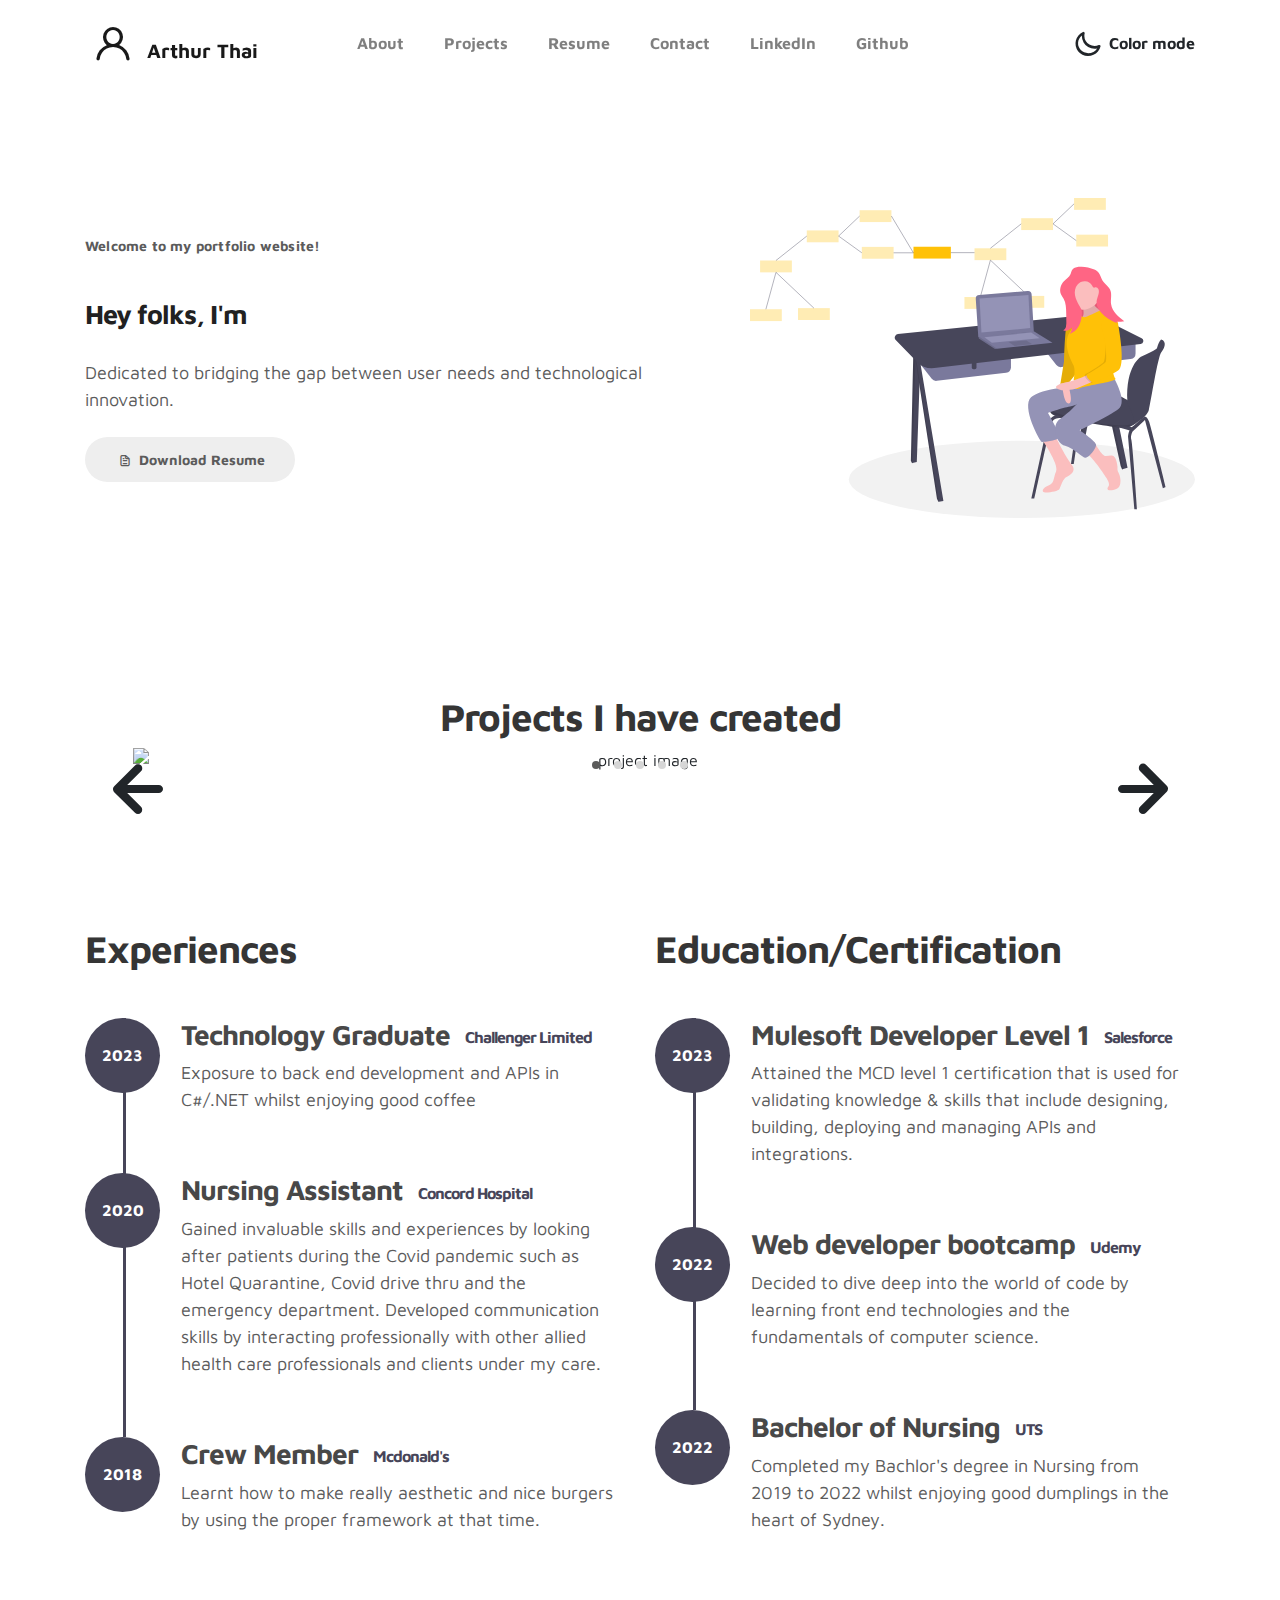
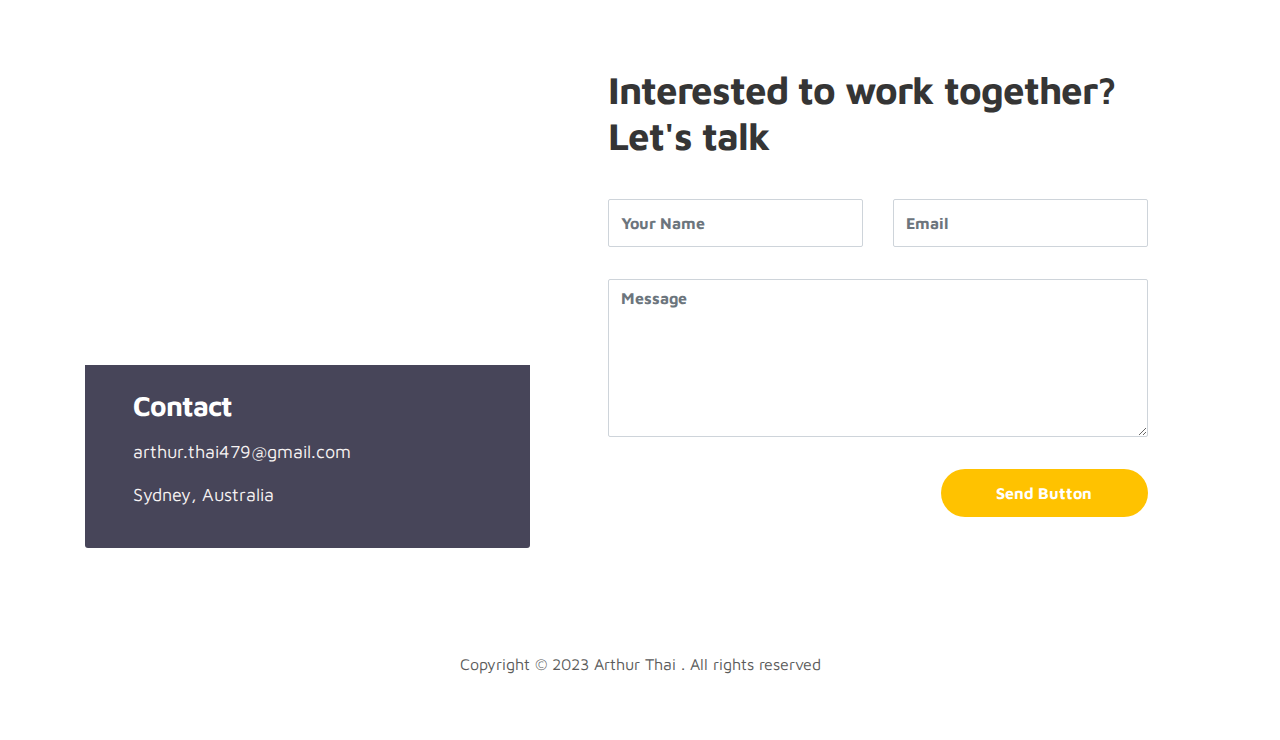
==== commit 1dd28e96: "fix title display" ====
--- a/src/index.html
+++ b/src/index.html
@@ -9,6 +9,7 @@
 
   <title>Arthur Thai's Portfolio</title>
 
+  <!-- <link rel="stylesheet" href="/sass/scss.css"> -->
   <link rel="stylesheet" href="/css/bootstrap.min.css">
   <link rel="stylesheet" href="/css/unicons.css">
   <link rel="stylesheet" href="/css/owl.carousel.min.css">
@@ -243,7 +244,7 @@
               </div>
               <div class="timeline-info">
                 <h3><span>Bachelor of Nursing</span><small>UTS</small></h3>
-                <p>Completed my Bachlor's degree in Nursing from 2019 to 2022 whilst enjoying good coffee in the heart
+                <p>Completed my Bachlor's degree in Nursing from 2019 to 2022 whilst enjoying good dumplings in the heart
                   of Sydney.
                 </p>
               </div>
@@ -294,7 +295,7 @@
           <div class="contact-form">
             <h2 class="mb-4">Interested to work together? Let's talk</h2>
 
-            <form action="/home/arthur/Desktop/Github/portfolio-v1/src/sendMail.php" method="POST">
+            <form action="sendMail.php" method="post">
               <div class="row">
                 <div class="col-lg-6 col-12">
                   <input type="text" class="form-control" name="name" placeholder="Your Name" id="name">
--- a/sass/scss.css
+++ b/sass/scss.css
@@ -0,0 +1,94 @@
+@import "compose";
+
+html {
+  height: 100%;
+  background: radial-gradient(ellipse at bottom, #1B2735 0%, #090A0F 100%);
+  overflow: hidden;
+}
+
+#stars {
+  width: 1px;
+  height: 1px;
+  background: transparent;
+  box-shadow: 759px 433px #FFF, 63px 826px #FFF, 48px 1519px #FFF, 1126px 1673px #FFF, 839px 448px #FFF, 371px 1266px #FFF, 1882px 671px #FFF, 290px 305px #FFF, 1762px 1423px #FFF, 759px 1499px #FFF, 750px 440px #FFF, 406px 811px #FFF, 867px 1417px #FFF, 1260px 1153px #FFF, 1820px 1835px #FFF, 895px 236px #FFF, 502px 1606px #FFF, 1058px 1490px #FFF, 991px 715px #FFF, 1784px 656px #FFF, 475px 1361px #FFF, 1862px 479px #FFF, 1663px 1835px #FFF, 593px 1335px #FFF, 1883px 450px #FFF, 838px 142px #FFF, 81px 1140px #FFF, 308px 1097px #FFF, 1794px 867px #FFF, 1201px 1785px #FFF, 1234px 1726px #FFF, 1338px 882px #FFF, 1782px 1711px #FFF, 425px 773px #FFF, 1424px 1142px #FFF, 1487px 916px #FFF, 1825px 1476px #FFF, 1412px 1832px #FFF, 230px 82px #FFF, 1619px 504px #FFF, 1473px 436px #FFF, 655px 177px #FFF, 1336px 1951px #FFF, 589px 1123px #FFF, 530px 552px #FFF, 347px 733px #FFF, 1936px 22px #FFF, 1960px 296px #FFF, 904px 1077px #FFF, 103px 99px #FFF, 1223px 337px #FFF, 1970px 304px #FFF, 425px 1163px #FFF, 1214px 338px #FFF, 762px 47px #FFF, 1667px 1599px #FFF, 338px 313px #FFF, 1333px 1488px #FFF, 1061px 586px #FFF, 1674px 1748px #FFF, 1553px 39px #FFF, 376px 1213px #FFF, 1849px 1789px #FFF, 1361px 618px #FFF, 1016px 319px #FFF, 1489px 1280px #FFF, 1055px 2000px #FFF, 1395px 1111px #FFF, 425px 922px #FFF, 1778px 907px #FFF, 394px 1156px #FFF, 1032px 1772px #FFF, 961px 375px #FFF, 1837px 1663px #FFF, 1535px 615px #FFF, 1936px 126px #FFF, 791px 661px #FFF, 1062px 1094px #FFF, 1449px 185px #FFF, 887px 1512px #FFF, 1165px 565px #FFF, 1578px 1858px #FFF, 198px 1493px #FFF, 1376px 903px #FFF, 1667px 1204px #FFF, 1741px 1663px #FFF, 660px 162px #FFF, 1770px 1540px #FFF, 625px 1030px #FFF, 1065px 920px #FFF, 1498px 521px #FFF, 480px 733px #FFF, 1370px 1334px #FFF, 1691px 1377px #FFF, 1042px 1169px #FFF, 771px 667px #FFF, 45px 269px #FFF, 814px 1355px #FFF, 1050px 1214px #FFF, 334px 1010px #FFF, 29px 1065px #FFF, 1540px 369px #FFF, 678px 1962px #FFF, 1475px 1493px #FFF, 1706px 1378px #FFF, 1957px 683px #FFF, 1462px 582px #FFF, 1051px 786px #FFF, 1538px 1301px #FFF, 450px 1532px #FFF, 714px 771px #FFF, 984px 1669px #FFF, 313px 1911px #FFF, 1357px 1967px #FFF, 329px 117px #FFF, 1468px 414px #FFF, 826px 526px #FFF, 599px 683px #FFF, 1035px 254px #FFF, 1909px 1709px #FFF, 1204px 491px #FFF, 452px 286px #FFF, 864px 781px #FFF, 1512px 773px #FFF, 607px 1041px #FFF, 562px 1805px #FFF, 896px 1000px #FFF, 217px 1722px #FFF, 928px 916px #FFF, 1635px 1361px #FFF, 253px 1367px #FFF, 1465px 1742px #FFF, 1336px 538px #FFF, 1816px 1268px #FFF, 1036px 1777px #FFF, 1145px 1369px #FFF, 1914px 1627px #FFF, 1893px 30px #FFF, 470px 810px #FFF, 957px 1100px #FFF, 313px 376px #FFF, 942px 49px #FFF, 198px 800px #FFF, 311px 1809px #FFF, 80px 1772px #FFF, 617px 564px #FFF, 249px 1407px #FFF, 413px 1722px #FFF, 557px 1860px #FFF, 189px 91px #FFF, 1453px 116px #FFF, 1181px 1584px #FFF, 439px 329px #FFF, 529px 721px #FFF, 798px 94px #FFF, 1213px 1632px #FFF, 1279px 636px #FFF, 809px 1116px #FFF, 578px 402px #FFF, 1507px 909px #FFF, 734px 323px #FFF, 1632px 886px #FFF, 742px 571px #FFF, 397px 1987px #FFF, 450px 85px #FFF, 1076px 185px #FFF, 137px 477px #FFF, 601px 1253px #FFF, 1835px 1418px #FFF, 1844px 1799px #FFF, 639px 627px #FFF, 1701px 1240px #FFF, 1938px 1100px #FFF, 1171px 355px #FFF, 315px 1346px #FFF, 347px 1082px #FFF, 538px 460px #FFF, 1878px 265px #FFF, 1378px 975px #FFF, 1576px 1473px #FFF, 2px 233px #FFF, 1713px 772px #FFF, 151px 1287px #FFF, 404px 327px #FFF, 776px 1759px #FFF, 1997px 1123px #FFF, 395px 601px #FFF, 389px 457px #FFF, 1149px 1593px #FFF, 1857px 526px #FFF, 1500px 1187px #FFF, 1186px 77px #FFF, 1637px 128px #FFF, 1048px 902px #FFF, 1163px 56px #FFF, 530px 878px #FFF, 1978px 315px #FFF, 437px 1743px #FFF, 906px 798px #FFF, 1677px 1142px #FFF, 573px 1521px #FFF, 1511px 1891px #FFF, 1875px 201px #FFF, 1797px 172px #FFF, 1188px 357px #FFF, 157px 577px #FFF, 336px 545px #FFF, 1369px 958px #FFF, 173px 1143px #FFF, 654px 555px #FFF, 690px 1030px #FFF, 772px 868px #FFF, 1777px 346px #FFF, 1601px 311px #FFF, 1332px 321px #FFF, 842px 1525px #FFF, 1253px 1947px #FFF, 1410px 1287px #FFF, 1628px 1164px #FFF, 1851px 1794px #FFF, 523px 1564px #FFF, 528px 1865px #FFF, 847px 21px #FFF, 1716px 659px #FFF, 1544px 1001px #FFF, 38px 1908px #FFF, 146px 453px #FFF, 1910px 83px #FFF, 1229px 364px #FFF, 550px 467px #FFF, 453px 1836px #FFF, 920px 1342px #FFF, 235px 1655px #FFF, 605px 480px #FFF, 283px 1124px #FFF, 58px 462px #FFF, 1303px 1003px #FFF, 982px 1768px #FFF, 758px 509px #FFF, 1995px 1839px #FFF, 1661px 1053px #FFF, 1285px 1945px #FFF, 1732px 1152px #FFF, 1818px 1925px #FFF, 831px 1787px #FFF, 780px 951px #FFF, 1817px 1300px #FFF, 1920px 526px #FFF, 1338px 427px #FFF, 1377px 626px #FFF, 174px 174px #FFF, 1011px 1755px #FFF, 1060px 132px #FFF, 52px 663px #FFF, 1428px 521px #FFF, 1825px 1680px #FFF, 318px 807px #FFF, 158px 716px #FFF, 132px 892px #FFF, 326px 652px #FFF, 94px 1436px #FFF, 1500px 1633px #FFF, 889px 1826px #FFF, 710px 471px #FFF, 5px 1431px #FFF, 1634px 34px #FFF, 1795px 1625px #FFF, 909px 1764px #FFF, 1703px 28px #FFF, 471px 965px #FFF, 417px 1705px #FFF, 505px 1766px #FFF, 1946px 1804px #FFF, 969px 1747px #FFF, 810px 435px #FFF, 1775px 1612px #FFF, 196px 1851px #FFF, 467px 1651px #FFF, 1132px 763px #FFF, 193px 1677px #FFF, 65px 100px #FFF, 450px 629px #FFF, 1609px 1494px #FFF, 621px 97px #FFF, 1058px 374px #FFF, 595px 110px #FFF, 1430px 330px #FFF, 1138px 1157px #FFF, 1604px 1883px #FFF, 694px 391px #FFF, 1201px 162px #FFF, 574px 257px #FFF, 1459px 801px #FFF, 134px 1950px #FFF, 1160px 1264px #FFF, 1657px 507px #FFF, 1595px 947px #FFF, 1457px 1651px #FFF, 447px 740px #FFF, 1348px 1338px #FFF, 1903px 94px #FFF, 594px 1303px #FFF, 1033px 421px #FFF, 758px 1475px #FFF, 278px 540px #FFF, 489px 1638px #FFF, 94px 857px #FFF, 971px 710px #FFF, 1960px 1011px #FFF, 509px 1149px #FFF, 204px 539px #FFF, 1517px 524px #FFF, 758px 1055px #FFF, 1608px 769px #FFF, 1113px 451px #FFF, 6px 1219px #FFF, 1478px 150px #FFF, 993px 1653px #FFF, 900px 1515px #FFF, 1630px 1801px #FFF, 134px 651px #FFF, 601px 1454px #FFF, 1894px 764px #FFF, 1993px 1659px #FFF, 68px 796px #FFF, 1126px 579px #FFF, 1542px 1318px #FFF, 1307px 54px #FFF, 1025px 1697px #FFF, 82px 1380px #FFF, 1109px 85px #FFF, 735px 935px #FFF, 440px 1577px #FFF, 952px 850px #FFF, 1035px 1106px #FFF, 982px 906px #FFF, 1283px 1381px #FFF, 530px 1142px #FFF, 1465px 1020px #FFF, 921px 93px #FFF, 632px 1378px #FFF, 1414px 1717px #FFF, 1816px 137px #FFF, 1233px 777px #FFF, 1160px 1516px #FFF, 138px 1415px #FFF, 1827px 323px #FFF, 449px 1362px #FFF, 1921px 29px #FFF, 1339px 1332px #FFF, 1263px 1211px #FFF, 1129px 136px #FFF, 830px 530px #FFF, 1565px 1220px #FFF, 925px 912px #FFF, 1229px 1804px #FFF, 236px 648px #FFF, 253px 1183px #FFF, 1497px 1421px #FFF, 768px 839px #FFF, 1498px 331px #FFF, 469px 236px #FFF, 1114px 1344px #FFF, 1806px 128px #FFF, 79px 614px #FFF, 58px 1110px #FFF, 1977px 1263px #FFF, 1229px 68px #FFF, 667px 487px #FFF, 728px 1433px #FFF, 100px 254px #FFF, 1913px 758px #FFF, 346px 1417px #FFF, 840px 899px #FFF, 520px 478px #FFF, 1368px 1831px #FFF, 606px 1014px #FFF, 1280px 362px #FFF, 347px 867px #FFF, 1028px 1427px #FFF, 1672px 1021px #FFF, 1941px 1754px #FFF, 1462px 1076px #FFF, 1138px 817px #FFF, 1604px 824px #FFF, 1882px 112px #FFF, 881px 1921px #FFF, 1493px 324px #FFF, 1262px 911px #FFF, 1335px 1238px #FFF, 1757px 1747px #FFF, 659px 560px #FFF, 1712px 771px #FFF, 618px 447px #FFF, 497px 1921px #FFF, 1910px 1058px #FFF, 1426px 202px #FFF, 1px 1908px #FFF, 1696px 462px #FFF, 598px 406px #FFF, 1621px 460px #FFF, 248px 883px #FFF, 334px 1991px #FFF, 1062px 187px #FFF, 407px 512px #FFF, 946px 1920px #FFF, 752px 897px #FFF, 303px 324px #FFF, 509px 1312px #FFF, 793px 1385px #FFF, 672px 777px #FFF, 1417px 516px #FFF, 981px 499px #FFF, 1071px 1919px #FFF, 161px 364px #FFF, 1768px 1729px #FFF, 372px 4px #FFF, 673px 480px #FFF, 1507px 1622px #FFF, 1290px 1260px #FFF, 1809px 199px #FFF, 1934px 509px #FFF, 1835px 1681px #FFF, 613px 1433px #FFF, 1653px 1323px #FFF, 1000px 1773px #FFF, 445px 1280px #FFF, 288px 1013px #FFF, 720px 1577px #FFF, 604px 1946px #FFF, 1062px 569px #FFF, 483px 1532px #FFF, 1257px 1208px #FFF, 1252px 10px #FFF, 405px 1660px #FFF, 1176px 1906px #FFF, 802px 115px #FFF, 556px 1361px #FFF, 1167px 1432px #FFF, 400px 592px #FFF, 1907px 1946px #FFF, 655px 991px #FFF, 1472px 326px #FFF, 1843px 1726px #FFF, 1891px 513px #FFF, 877px 1941px #FFF, 1391px 1577px #FFF, 1763px 217px #FFF, 1492px 1595px #FFF, 1968px 1914px #FFF, 232px 713px #FFF, 1809px 1879px #FFF, 1535px 685px #FFF, 1447px 667px #FFF, 1049px 1668px #FFF, 527px 1148px #FFF, 1465px 1923px #FFF, 1328px 600px #FFF, 1979px 1809px #FFF, 261px 676px #FFF, 56px 927px #FFF, 45px 195px #FFF, 618px 1205px #FFF, 1640px 199px #FFF, 78px 886px #FFF, 325px 1400px #FFF, 1643px 1821px #FFF, 1041px 545px #FFF, 674px 1577px #FFF, 1795px 1431px #FFF, 1417px 916px #FFF, 577px 634px #FFF, 513px 337px #FFF, 1698px 1985px #FFF, 1446px 10px #FFF, 1166px 1351px #FFF, 1156px 1921px #FFF, 1863px 1780px #FFF, 740px 1873px #FFF, 1669px 97px #FFF, 652px 1216px #FFF, 1917px 1526px #FFF, 469px 1060px #FFF, 1274px 1442px #FFF, 977px 1642px #FFF, 1090px 1944px #FFF, 724px 1632px #FFF, 546px 116px #FFF, 722px 341px #FFF, 52px 222px #FFF, 593px 1335px #FFF, 91px 1416px #FFF, 267px 1852px #FFF, 724px 982px #FFF, 1303px 1492px #FFF, 943px 1092px #FFF, 378px 517px #FFF, 768px 239px #FFF, 41px 387px #FFF, 1732px 751px #FFF, 1564px 148px #FFF, 664px 641px #FFF, 929px 1983px #FFF, 1010px 126px #FFF, 1529px 1914px #FFF, 1661px 605px #FFF, 1632px 1235px #FFF, 325px 175px #FFF, 1620px 536px #FFF, 206px 267px #FFF, 1489px 1173px #FFF, 1711px 448px #FFF, 744px 569px #FFF, 180px 823px #FFF, 1024px 1340px #FFF, 815px 1668px #FFF, 779px 393px #FFF, 1755px 1034px #FFF, 448px 1136px #FFF, 973px 973px #FFF, 415px 1640px #FFF, 966px 1850px #FFF, 1508px 443px #FFF, 825px 1257px #FFF, 233px 622px #FFF, 1336px 1458px #FFF, 1848px 632px #FFF, 82px 735px #FFF, 111px 1831px #FFF, 237px 10px #FFF, 1730px 202px #FFF, 1294px 331px #FFF, 1568px 1406px #FFF, 1233px 1447px #FFF, 779px 634px #FFF, 238px 711px #FFF, 133px 1367px #FFF, 1054px 1473px #FFF, 1318px 452px #FFF, 1760px 1851px #FFF, 394px 1102px #FFF, 576px 1207px #FFF, 557px 857px #FFF, 843px 429px #FFF, 1018px 554px #FFF, 791px 470px #FFF, 731px 510px #FFF, 962px 1379px #FFF, 1184px 1473px #FFF, 328px 610px #FFF, 1322px 309px #FFF, 1798px 1843px #FFF, 749px 1917px #FFF, 525px 602px #FFF, 764px 1923px #FFF, 1990px 280px #FFF, 89px 1490px #FFF, 1597px 723px #FFF, 461px 205px #FFF, 336px 1586px #FFF, 793px 1092px #FFF, 118px 760px #FFF, 234px 545px #FFF, 1636px 1108px #FFF, 1679px 1799px #FFF, 193px 16px #FFF, 1228px 463px #FFF, 199px 1328px #FFF, 946px 542px #FFF, 26px 991px #FFF, 522px 1580px #FFF, 569px 249px #FFF, 647px 1827px #FFF, 1715px 268px #FFF, 1721px 1139px #FFF, 262px 912px #FFF, 343px 1227px #FFF, 845px 705px #FFF, 1728px 259px #FFF, 1176px 1668px #FFF, 1917px 271px #FFF, 172px 623px #FFF, 1264px 982px #FFF, 395px 370px #FFF, 719px 53px #FFF, 1084px 1517px #FFF, 722px 1151px #FFF, 699px 790px #FFF, 116px 1416px #FFF, 233px 218px #FFF, 1508px 1705px #FFF, 775px 304px #FFF, 1791px 766px #FFF, 919px 467px #FFF, 1652px 1095px #FFF, 173px 658px #FFF, 860px 90px #FFF, 1771px 134px #FFF, 1603px 587px #FFF, 141px 1997px #FFF, 893px 1740px #FFF, 1950px 714px #FFF, 243px 248px #FFF, 1599px 485px #FFF, 1321px 309px #FFF, 160px 1499px #FFF, 987px 833px #FFF, 1272px 1018px #FFF, 435px 659px #FFF, 1212px 913px #FFF, 1415px 505px #FFF, 899px 1198px #FFF, 1802px 1191px #FFF, 1284px 1742px #FFF, 5px 883px #FFF, 1603px 28px #FFF, 716px 1747px #FFF, 984px 276px #FFF, 197px 765px #FFF, 1360px 1908px #FFF, 549px 679px #FFF, 380px 875px #FFF, 1133px 1783px #FFF, 1412px 1682px #FFF, 1397px 55px #FFF, 1482px 559px #FFF, 1925px 1241px #FFF, 667px 1734px #FFF, 702px 519px #FFF, 1383px 432px #FFF, 583px 1272px #FFF, 1909px 1349px #FFF, 1842px 1769px #FFF, 929px 462px #FFF, 305px 629px #FFF, 419px 1937px #FFF, 424px 1851px #FFF, 406px 1461px #FFF, 904px 1215px #FFF, 1788px 115px #FFF, 499px 941px #FFF, 763px 678px #FFF, 633px 444px #FFF, 1039px 499px #FFF, 836px 1857px #FFF, 774px 1630px #FFF, 1914px 1680px #FFF, 146px 1274px #FFF, 245px 17px #FFF, 1677px 1922px #FFF, 1991px 1229px #FFF, 995px 818px #FFF, 1896px 1708px #FFF, 1844px 1783px #FFF, 1608px 1595px #FFF, 1074px 400px #FFF, 123px 1803px #FFF, 424px 628px #FFF, 577px 738px #FFF, 1638px 1940px #FFF, 452px 741px #FFF, 1380px 478px #FFF, 799px 724px #FFF, 550px 1055px #FFF, 1273px 166px #FFF, 41px 55px #FFF, 1406px 1893px #FFF, 1762px 510px #FFF, 1583px 216px #FFF, 985px 1883px #FFF, 1383px 1473px #FFF, 1714px 773px #FFF, 1924px 1175px #FFF, 403px 1415px #FFF, 1214px 895px #FFF, 706px 730px #FFF, 1195px 1206px #FFF, 1199px 409px #FFF, 271px 1959px #FFF, 1691px 1507px #FFF, 1155px 687px #FFF, 1237px 821px #FFF, 1524px 265px #FFF, 1847px 1036px #FFF, 176px 1173px #FFF, 454px 632px #FFF, 557px 1294px #FFF, 580px 907px #FFF, 346px 185px #FFF, 870px 37px #FFF, 838px 102px #FFF, 1198px 769px #FFF, 195px 1084px #FFF, 321px 1305px #FFF, 1640px 1795px #FFF, 1486px 522px #FFF, 1104px 1995px #FFF, 823px 987px #FFF, 329px 1938px #FFF, 1437px 1705px #FFF;
+  animation: animStar 50s linear infinite;
+}
+
+#stars:after {
+  content: " ";
+  position: absolute;
+  top: 2000px;
+  width: 1px;
+  height: 1px;
+  background: transparent;
+  box-shadow: 759px 433px #FFF, 63px 826px #FFF, 48px 1519px #FFF, 1126px 1673px #FFF, 839px 448px #FFF, 371px 1266px #FFF, 1882px 671px #FFF, 290px 305px #FFF, 1762px 1423px #FFF, 759px 1499px #FFF, 750px 440px #FFF, 406px 811px #FFF, 867px 1417px #FFF, 1260px 1153px #FFF, 1820px 1835px #FFF, 895px 236px #FFF, 502px 1606px #FFF, 1058px 1490px #FFF, 991px 715px #FFF, 1784px 656px #FFF, 475px 1361px #FFF, 1862px 479px #FFF, 1663px 1835px #FFF, 593px 1335px #FFF, 1883px 450px #FFF, 838px 142px #FFF, 81px 1140px #FFF, 308px 1097px #FFF, 1794px 867px #FFF, 1201px 1785px #FFF, 1234px 1726px #FFF, 1338px 882px #FFF, 1782px 1711px #FFF, 425px 773px #FFF, 1424px 1142px #FFF, 1487px 916px #FFF, 1825px 1476px #FFF, 1412px 1832px #FFF, 230px 82px #FFF, 1619px 504px #FFF, 1473px 436px #FFF, 655px 177px #FFF, 1336px 1951px #FFF, 589px 1123px #FFF, 530px 552px #FFF, 347px 733px #FFF, 1936px 22px #FFF, 1960px 296px #FFF, 904px 1077px #FFF, 103px 99px #FFF, 1223px 337px #FFF, 1970px 304px #FFF, 425px 1163px #FFF, 1214px 338px #FFF, 762px 47px #FFF, 1667px 1599px #FFF, 338px 313px #FFF, 1333px 1488px #FFF, 1061px 586px #FFF, 1674px 1748px #FFF, 1553px 39px #FFF, 376px 1213px #FFF, 1849px 1789px #FFF, 1361px 618px #FFF, 1016px 319px #FFF, 1489px 1280px #FFF, 1055px 2000px #FFF, 1395px 1111px #FFF, 425px 922px #FFF, 1778px 907px #FFF, 394px 1156px #FFF, 1032px 1772px #FFF, 961px 375px #FFF, 1837px 1663px #FFF, 1535px 615px #FFF, 1936px 126px #FFF, 791px 661px #FFF, 1062px 1094px #FFF, 1449px 185px #FFF, 887px 1512px #FFF, 1165px 565px #FFF, 1578px 1858px #FFF, 198px 1493px #FFF, 1376px 903px #FFF, 1667px 1204px #FFF, 1741px 1663px #FFF, 660px 162px #FFF, 1770px 1540px #FFF, 625px 1030px #FFF, 1065px 920px #FFF, 1498px 521px #FFF, 480px 733px #FFF, 1370px 1334px #FFF, 1691px 1377px #FFF, 1042px 1169px #FFF, 771px 667px #FFF, 45px 269px #FFF, 814px 1355px #FFF, 1050px 1214px #FFF, 334px 1010px #FFF, 29px 1065px #FFF, 1540px 369px #FFF, 678px 1962px #FFF, 1475px 1493px #FFF, 1706px 1378px #FFF, 1957px 683px #FFF, 1462px 582px #FFF, 1051px 786px #FFF, 1538px 1301px #FFF, 450px 1532px #FFF, 714px 771px #FFF, 984px 1669px #FFF, 313px 1911px #FFF, 1357px 1967px #FFF, 329px 117px #FFF, 1468px 414px #FFF, 826px 526px #FFF, 599px 683px #FFF, 1035px 254px #FFF, 1909px 1709px #FFF, 1204px 491px #FFF, 452px 286px #FFF, 864px 781px #FFF, 1512px 773px #FFF, 607px 1041px #FFF, 562px 1805px #FFF, 896px 1000px #FFF, 217px 1722px #FFF, 928px 916px #FFF, 1635px 1361px #FFF, 253px 1367px #FFF, 1465px 1742px #FFF, 1336px 538px #FFF, 1816px 1268px #FFF, 1036px 1777px #FFF, 1145px 1369px #FFF, 1914px 1627px #FFF, 1893px 30px #FFF, 470px 810px #FFF, 957px 1100px #FFF, 313px 376px #FFF, 942px 49px #FFF, 198px 800px #FFF, 311px 1809px #FFF, 80px 1772px #FFF, 617px 564px #FFF, 249px 1407px #FFF, 413px 1722px #FFF, 557px 1860px #FFF, 189px 91px #FFF, 1453px 116px #FFF, 1181px 1584px #FFF, 439px 329px #FFF, 529px 721px #FFF, 798px 94px #FFF, 1213px 1632px #FFF, 1279px 636px #FFF, 809px 1116px #FFF, 578px 402px #FFF, 1507px 909px #FFF, 734px 323px #FFF, 1632px 886px #FFF, 742px 571px #FFF, 397px 1987px #FFF, 450px 85px #FFF, 1076px 185px #FFF, 137px 477px #FFF, 601px 1253px #FFF, 1835px 1418px #FFF, 1844px 1799px #FFF, 639px 627px #FFF, 1701px 1240px #FFF, 1938px 1100px #FFF, 1171px 355px #FFF, 315px 1346px #FFF, 347px 1082px #FFF, 538px 460px #FFF, 1878px 265px #FFF, 1378px 975px #FFF, 1576px 1473px #FFF, 2px 233px #FFF, 1713px 772px #FFF, 151px 1287px #FFF, 404px 327px #FFF, 776px 1759px #FFF, 1997px 1123px #FFF, 395px 601px #FFF, 389px 457px #FFF, 1149px 1593px #FFF, 1857px 526px #FFF, 1500px 1187px #FFF, 1186px 77px #FFF, 1637px 128px #FFF, 1048px 902px #FFF, 1163px 56px #FFF, 530px 878px #FFF, 1978px 315px #FFF, 437px 1743px #FFF, 906px 798px #FFF, 1677px 1142px #FFF, 573px 1521px #FFF, 1511px 1891px #FFF, 1875px 201px #FFF, 1797px 172px #FFF, 1188px 357px #FFF, 157px 577px #FFF, 336px 545px #FFF, 1369px 958px #FFF, 173px 1143px #FFF, 654px 555px #FFF, 690px 1030px #FFF, 772px 868px #FFF, 1777px 346px #FFF, 1601px 311px #FFF, 1332px 321px #FFF, 842px 1525px #FFF, 1253px 1947px #FFF, 1410px 1287px #FFF, 1628px 1164px #FFF, 1851px 1794px #FFF, 523px 1564px #FFF, 528px 1865px #FFF, 847px 21px #FFF, 1716px 659px #FFF, 1544px 1001px #FFF, 38px 1908px #FFF, 146px 453px #FFF, 1910px 83px #FFF, 1229px 364px #FFF, 550px 467px #FFF, 453px 1836px #FFF, 920px 1342px #FFF, 235px 1655px #FFF, 605px 480px #FFF, 283px 1124px #FFF, 58px 462px #FFF, 1303px 1003px #FFF, 982px 1768px #FFF, 758px 509px #FFF, 1995px 1839px #FFF, 1661px 1053px #FFF, 1285px 1945px #FFF, 1732px 1152px #FFF, 1818px 1925px #FFF, 831px 1787px #FFF, 780px 951px #FFF, 1817px 1300px #FFF, 1920px 526px #FFF, 1338px 427px #FFF, 1377px 626px #FFF, 174px 174px #FFF, 1011px 1755px #FFF, 1060px 132px #FFF, 52px 663px #FFF, 1428px 521px #FFF, 1825px 1680px #FFF, 318px 807px #FFF, 158px 716px #FFF, 132px 892px #FFF, 326px 652px #FFF, 94px 1436px #FFF, 1500px 1633px #FFF, 889px 1826px #FFF, 710px 471px #FFF, 5px 1431px #FFF, 1634px 34px #FFF, 1795px 1625px #FFF, 909px 1764px #FFF, 1703px 28px #FFF, 471px 965px #FFF, 417px 1705px #FFF, 505px 1766px #FFF, 1946px 1804px #FFF, 969px 1747px #FFF, 810px 435px #FFF, 1775px 1612px #FFF, 196px 1851px #FFF, 467px 1651px #FFF, 1132px 763px #FFF, 193px 1677px #FFF, 65px 100px #FFF, 450px 629px #FFF, 1609px 1494px #FFF, 621px 97px #FFF, 1058px 374px #FFF, 595px 110px #FFF, 1430px 330px #FFF, 1138px 1157px #FFF, 1604px 1883px #FFF, 694px 391px #FFF, 1201px 162px #FFF, 574px 257px #FFF, 1459px 801px #FFF, 134px 1950px #FFF, 1160px 1264px #FFF, 1657px 507px #FFF, 1595px 947px #FFF, 1457px 1651px #FFF, 447px 740px #FFF, 1348px 1338px #FFF, 1903px 94px #FFF, 594px 1303px #FFF, 1033px 421px #FFF, 758px 1475px #FFF, 278px 540px #FFF, 489px 1638px #FFF, 94px 857px #FFF, 971px 710px #FFF, 1960px 1011px #FFF, 509px 1149px #FFF, 204px 539px #FFF, 1517px 524px #FFF, 758px 1055px #FFF, 1608px 769px #FFF, 1113px 451px #FFF, 6px 1219px #FFF, 1478px 150px #FFF, 993px 1653px #FFF, 900px 1515px #FFF, 1630px 1801px #FFF, 134px 651px #FFF, 601px 1454px #FFF, 1894px 764px #FFF, 1993px 1659px #FFF, 68px 796px #FFF, 1126px 579px #FFF, 1542px 1318px #FFF, 1307px 54px #FFF, 1025px 1697px #FFF, 82px 1380px #FFF, 1109px 85px #FFF, 735px 935px #FFF, 440px 1577px #FFF, 952px 850px #FFF, 1035px 1106px #FFF, 982px 906px #FFF, 1283px 1381px #FFF, 530px 1142px #FFF, 1465px 1020px #FFF, 921px 93px #FFF, 632px 1378px #FFF, 1414px 1717px #FFF, 1816px 137px #FFF, 1233px 777px #FFF, 1160px 1516px #FFF, 138px 1415px #FFF, 1827px 323px #FFF, 449px 1362px #FFF, 1921px 29px #FFF, 1339px 1332px #FFF, 1263px 1211px #FFF, 1129px 136px #FFF, 830px 530px #FFF, 1565px 1220px #FFF, 925px 912px #FFF, 1229px 1804px #FFF, 236px 648px #FFF, 253px 1183px #FFF, 1497px 1421px #FFF, 768px 839px #FFF, 1498px 331px #FFF, 469px 236px #FFF, 1114px 1344px #FFF, 1806px 128px #FFF, 79px 614px #FFF, 58px 1110px #FFF, 1977px 1263px #FFF, 1229px 68px #FFF, 667px 487px #FFF, 728px 1433px #FFF, 100px 254px #FFF, 1913px 758px #FFF, 346px 1417px #FFF, 840px 899px #FFF, 520px 478px #FFF, 1368px 1831px #FFF, 606px 1014px #FFF, 1280px 362px #FFF, 347px 867px #FFF, 1028px 1427px #FFF, 1672px 1021px #FFF, 1941px 1754px #FFF, 1462px 1076px #FFF, 1138px 817px #FFF, 1604px 824px #FFF, 1882px 112px #FFF, 881px 1921px #FFF, 1493px 324px #FFF, 1262px 911px #FFF, 1335px 1238px #FFF, 1757px 1747px #FFF, 659px 560px #FFF, 1712px 771px #FFF, 618px 447px #FFF, 497px 1921px #FFF, 1910px 1058px #FFF, 1426px 202px #FFF, 1px 1908px #FFF, 1696px 462px #FFF, 598px 406px #FFF, 1621px 460px #FFF, 248px 883px #FFF, 334px 1991px #FFF, 1062px 187px #FFF, 407px 512px #FFF, 946px 1920px #FFF, 752px 897px #FFF, 303px 324px #FFF, 509px 1312px #FFF, 793px 1385px #FFF, 672px 777px #FFF, 1417px 516px #FFF, 981px 499px #FFF, 1071px 1919px #FFF, 161px 364px #FFF, 1768px 1729px #FFF, 372px 4px #FFF, 673px 480px #FFF, 1507px 1622px #FFF, 1290px 1260px #FFF, 1809px 199px #FFF, 1934px 509px #FFF, 1835px 1681px #FFF, 613px 1433px #FFF, 1653px 1323px #FFF, 1000px 1773px #FFF, 445px 1280px #FFF, 288px 1013px #FFF, 720px 1577px #FFF, 604px 1946px #FFF, 1062px 569px #FFF, 483px 1532px #FFF, 1257px 1208px #FFF, 1252px 10px #FFF, 405px 1660px #FFF, 1176px 1906px #FFF, 802px 115px #FFF, 556px 1361px #FFF, 1167px 1432px #FFF, 400px 592px #FFF, 1907px 1946px #FFF, 655px 991px #FFF, 1472px 326px #FFF, 1843px 1726px #FFF, 1891px 513px #FFF, 877px 1941px #FFF, 1391px 1577px #FFF, 1763px 217px #FFF, 1492px 1595px #FFF, 1968px 1914px #FFF, 232px 713px #FFF, 1809px 1879px #FFF, 1535px 685px #FFF, 1447px 667px #FFF, 1049px 1668px #FFF, 527px 1148px #FFF, 1465px 1923px #FFF, 1328px 600px #FFF, 1979px 1809px #FFF, 261px 676px #FFF, 56px 927px #FFF, 45px 195px #FFF, 618px 1205px #FFF, 1640px 199px #FFF, 78px 886px #FFF, 325px 1400px #FFF, 1643px 1821px #FFF, 1041px 545px #FFF, 674px 1577px #FFF, 1795px 1431px #FFF, 1417px 916px #FFF, 577px 634px #FFF, 513px 337px #FFF, 1698px 1985px #FFF, 1446px 10px #FFF, 1166px 1351px #FFF, 1156px 1921px #FFF, 1863px 1780px #FFF, 740px 1873px #FFF, 1669px 97px #FFF, 652px 1216px #FFF, 1917px 1526px #FFF, 469px 1060px #FFF, 1274px 1442px #FFF, 977px 1642px #FFF, 1090px 1944px #FFF, 724px 1632px #FFF, 546px 116px #FFF, 722px 341px #FFF, 52px 222px #FFF, 593px 1335px #FFF, 91px 1416px #FFF, 267px 1852px #FFF, 724px 982px #FFF, 1303px 1492px #FFF, 943px 1092px #FFF, 378px 517px #FFF, 768px 239px #FFF, 41px 387px #FFF, 1732px 751px #FFF, 1564px 148px #FFF, 664px 641px #FFF, 929px 1983px #FFF, 1010px 126px #FFF, 1529px 1914px #FFF, 1661px 605px #FFF, 1632px 1235px #FFF, 325px 175px #FFF, 1620px 536px #FFF, 206px 267px #FFF, 1489px 1173px #FFF, 1711px 448px #FFF, 744px 569px #FFF, 180px 823px #FFF, 1024px 1340px #FFF, 815px 1668px #FFF, 779px 393px #FFF, 1755px 1034px #FFF, 448px 1136px #FFF, 973px 973px #FFF, 415px 1640px #FFF, 966px 1850px #FFF, 1508px 443px #FFF, 825px 1257px #FFF, 233px 622px #FFF, 1336px 1458px #FFF, 1848px 632px #FFF, 82px 735px #FFF, 111px 1831px #FFF, 237px 10px #FFF, 1730px 202px #FFF, 1294px 331px #FFF, 1568px 1406px #FFF, 1233px 1447px #FFF, 779px 634px #FFF, 238px 711px #FFF, 133px 1367px #FFF, 1054px 1473px #FFF, 1318px 452px #FFF, 1760px 1851px #FFF, 394px 1102px #FFF, 576px 1207px #FFF, 557px 857px #FFF, 843px 429px #FFF, 1018px 554px #FFF, 791px 470px #FFF, 731px 510px #FFF, 962px 1379px #FFF, 1184px 1473px #FFF, 328px 610px #FFF, 1322px 309px #FFF, 1798px 1843px #FFF, 749px 1917px #FFF, 525px 602px #FFF, 764px 1923px #FFF, 1990px 280px #FFF, 89px 1490px #FFF, 1597px 723px #FFF, 461px 205px #FFF, 336px 1586px #FFF, 793px 1092px #FFF, 118px 760px #FFF, 234px 545px #FFF, 1636px 1108px #FFF, 1679px 1799px #FFF, 193px 16px #FFF, 1228px 463px #FFF, 199px 1328px #FFF, 946px 542px #FFF, 26px 991px #FFF, 522px 1580px #FFF, 569px 249px #FFF, 647px 1827px #FFF, 1715px 268px #FFF, 1721px 1139px #FFF, 262px 912px #FFF, 343px 1227px #FFF, 845px 705px #FFF, 1728px 259px #FFF, 1176px 1668px #FFF, 1917px 271px #FFF, 172px 623px #FFF, 1264px 982px #FFF, 395px 370px #FFF, 719px 53px #FFF, 1084px 1517px #FFF, 722px 1151px #FFF, 699px 790px #FFF, 116px 1416px #FFF, 233px 218px #FFF, 1508px 1705px #FFF, 775px 304px #FFF, 1791px 766px #FFF, 919px 467px #FFF, 1652px 1095px #FFF, 173px 658px #FFF, 860px 90px #FFF, 1771px 134px #FFF, 1603px 587px #FFF, 141px 1997px #FFF, 893px 1740px #FFF, 1950px 714px #FFF, 243px 248px #FFF, 1599px 485px #FFF, 1321px 309px #FFF, 160px 1499px #FFF, 987px 833px #FFF, 1272px 1018px #FFF, 435px 659px #FFF, 1212px 913px #FFF, 1415px 505px #FFF, 899px 1198px #FFF, 1802px 1191px #FFF, 1284px 1742px #FFF, 5px 883px #FFF, 1603px 28px #FFF, 716px 1747px #FFF, 984px 276px #FFF, 197px 765px #FFF, 1360px 1908px #FFF, 549px 679px #FFF, 380px 875px #FFF, 1133px 1783px #FFF, 1412px 1682px #FFF, 1397px 55px #FFF, 1482px 559px #FFF, 1925px 1241px #FFF, 667px 1734px #FFF, 702px 519px #FFF, 1383px 432px #FFF, 583px 1272px #FFF, 1909px 1349px #FFF, 1842px 1769px #FFF, 929px 462px #FFF, 305px 629px #FFF, 419px 1937px #FFF, 424px 1851px #FFF, 406px 1461px #FFF, 904px 1215px #FFF, 1788px 115px #FFF, 499px 941px #FFF, 763px 678px #FFF, 633px 444px #FFF, 1039px 499px #FFF, 836px 1857px #FFF, 774px 1630px #FFF, 1914px 1680px #FFF, 146px 1274px #FFF, 245px 17px #FFF, 1677px 1922px #FFF, 1991px 1229px #FFF, 995px 818px #FFF, 1896px 1708px #FFF, 1844px 1783px #FFF, 1608px 1595px #FFF, 1074px 400px #FFF, 123px 1803px #FFF, 424px 628px #FFF, 577px 738px #FFF, 1638px 1940px #FFF, 452px 741px #FFF, 1380px 478px #FFF, 799px 724px #FFF, 550px 1055px #FFF, 1273px 166px #FFF, 41px 55px #FFF, 1406px 1893px #FFF, 1762px 510px #FFF, 1583px 216px #FFF, 985px 1883px #FFF, 1383px 1473px #FFF, 1714px 773px #FFF, 1924px 1175px #FFF, 403px 1415px #FFF, 1214px 895px #FFF, 706px 730px #FFF, 1195px 1206px #FFF, 1199px 409px #FFF, 271px 1959px #FFF, 1691px 1507px #FFF, 1155px 687px #FFF, 1237px 821px #FFF, 1524px 265px #FFF, 1847px 1036px #FFF, 176px 1173px #FFF, 454px 632px #FFF, 557px 1294px #FFF, 580px 907px #FFF, 346px 185px #FFF, 870px 37px #FFF, 838px 102px #FFF, 1198px 769px #FFF, 195px 1084px #FFF, 321px 1305px #FFF, 1640px 1795px #FFF, 1486px 522px #FFF, 1104px 1995px #FFF, 823px 987px #FFF, 329px 1938px #FFF, 1437px 1705px #FFF;
+}
+
+#stars2 {
+  width: 2px;
+  height: 2px;
+  background: transparent;
+  box-shadow: 799px 1051px #FFF, 1185px 483px #FFF, 1291px 657px #FFF, 601px 280px #FFF, 1081px 1247px #FFF, 1824px 1864px #FFF, 387px 1282px #FFF, 1241px 968px #FFF, 1577px 1026px #FFF, 320px 1361px #FFF, 298px 928px #FFF, 1946px 1466px #FFF, 1462px 1320px #FFF, 1053px 1948px #FFF, 831px 1230px #FFF, 569px 1418px #FFF, 1582px 1704px #FFF, 379px 882px #FFF, 1597px 522px #FFF, 852px 1289px #FFF, 885px 1250px #FFF, 705px 1943px #FFF, 168px 1328px #FFF, 1043px 175px #FFF, 1132px 1570px #FFF, 100px 696px #FFF, 1800px 22px #FFF, 875px 8px #FFF, 432px 796px #FFF, 1236px 1026px #FFF, 608px 1994px #FFF, 1617px 683px #FFF, 847px 264px #FFF, 1555px 1399px #FFF, 1801px 499px #FFF, 374px 361px #FFF, 1455px 1359px #FFF, 1376px 1625px #FFF, 553px 599px #FFF, 1677px 1035px #FFF, 775px 49px #FFF, 1319px 126px #FFF, 458px 1859px #FFF, 743px 1687px #FFF, 1432px 1352px #FFF, 651px 1874px #FFF, 564px 1341px #FFF, 1271px 373px #FFF, 906px 957px #FFF, 1815px 1683px #FFF, 1312px 1779px #FFF, 1392px 418px #FFF, 136px 344px #FFF, 279px 414px #FFF, 1522px 1996px #FFF, 1894px 1360px #FFF, 547px 94px #FFF, 171px 1616px #FFF, 1467px 161px #FFF, 303px 275px #FFF, 758px 1069px #FFF, 1847px 236px #FFF, 726px 519px #FFF, 719px 624px #FFF, 1028px 1408px #FFF, 1038px 267px #FFF, 747px 136px #FFF, 1339px 1629px #FFF, 1372px 718px #FFF, 515px 1975px #FFF, 542px 298px #FFF, 1426px 419px #FFF, 429px 940px #FFF, 1564px 1339px #FFF, 356px 1694px #FFF, 355px 1564px #FFF, 1085px 831px #FFF, 1320px 1158px #FFF, 1393px 161px #FFF, 35px 1189px #FFF, 1011px 421px #FFF, 1291px 1791px #FFF, 177px 331px #FFF, 745px 617px #FFF, 1755px 537px #FFF, 1728px 1757px #FFF, 1827px 967px #FFF, 800px 401px #FFF, 1566px 1918px #FFF, 456px 1644px #FFF, 379px 1834px #FFF, 82px 1784px #FFF, 720px 969px #FFF, 1075px 611px #FFF, 843px 109px #FFF, 411px 1447px #FFF, 1411px 1117px #FFF, 563px 1794px #FFF, 1412px 1741px #FFF, 1450px 1492px #FFF, 1834px 62px #FFF, 1752px 1725px #FFF, 128px 581px #FFF, 612px 1155px #FFF, 464px 91px #FFF, 317px 928px #FFF, 1465px 1493px #FFF, 184px 1804px #FFF, 121px 313px #FFF, 882px 422px #FFF, 772px 1297px #FFF, 1962px 456px #FFF, 1352px 1893px #FFF, 1398px 1185px #FFF, 187px 109px #FFF, 438px 1532px #FFF, 192px 1154px #FFF, 711px 1652px #FFF, 1550px 738px #FFF, 466px 1024px #FFF, 1323px 1353px #FFF, 1391px 1275px #FFF, 152px 39px #FFF, 77px 344px #FFF, 1183px 1737px #FFF, 1219px 1196px #FFF, 1484px 1860px #FFF, 554px 1480px #FFF, 372px 216px #FFF, 1401px 838px #FFF, 409px 1394px #FFF, 1151px 1570px #FFF, 1655px 1953px #FFF, 549px 1359px #FFF, 218px 1682px #FFF, 1623px 720px #FFF, 233px 1644px #FFF, 633px 1843px #FFF, 598px 1277px #FFF, 505px 155px #FFF, 772px 641px #FFF, 1695px 482px #FFF, 1651px 151px #FFF, 1439px 206px #FFF, 193px 1826px #FFF, 1864px 1241px #FFF, 310px 749px #FFF, 64px 545px #FFF, 1726px 81px #FFF, 220px 1120px #FFF, 1807px 1826px #FFF, 500px 496px #FFF, 45px 1856px #FFF, 1282px 259px #FFF, 1975px 809px #FFF, 1303px 712px #FFF, 937px 1870px #FFF, 1179px 990px #FFF, 1523px 1354px #FFF, 1819px 416px #FFF, 1819px 157px #FFF, 1354px 2px #FFF, 101px 652px #FFF, 1981px 1269px #FFF, 1572px 1137px #FFF, 409px 310px #FFF, 744px 1929px #FFF, 1451px 1157px #FFF, 905px 1940px #FFF, 851px 207px #FFF, 1286px 1885px #FFF, 63px 270px #FFF, 1546px 1011px #FFF, 716px 787px #FFF, 275px 346px #FFF, 1653px 969px #FFF, 28px 734px #FFF, 871px 1787px #FFF, 84px 710px #FFF, 1608px 1582px #FFF, 1815px 1636px #FFF, 707px 1783px #FFF, 1595px 182px #FFF, 657px 407px #FFF, 1316px 27px #FFF, 719px 1372px #FFF, 1445px 898px #FFF, 1999px 869px #FFF, 1822px 90px #FFF, 316px 26px #FFF, 627px 546px #FFF, 288px 1278px #FFF, 464px 1676px #FFF, 1811px 605px #FFF, 561px 512px #FFF, 1280px 1651px #FFF, 10px 210px #FFF, 922px 1729px #FFF, 1759px 689px #FFF, 1571px 271px #FFF;
+  animation: animStar 100s linear infinite;
+}
+
+#stars2:after {
+  content: " ";
+  position: absolute;
+  top: 2000px;
+  width: 2px;
+  height: 2px;
+  background: transparent;
+  box-shadow: 799px 1051px #FFF, 1185px 483px #FFF, 1291px 657px #FFF, 601px 280px #FFF, 1081px 1247px #FFF, 1824px 1864px #FFF, 387px 1282px #FFF, 1241px 968px #FFF, 1577px 1026px #FFF, 320px 1361px #FFF, 298px 928px #FFF, 1946px 1466px #FFF, 1462px 1320px #FFF, 1053px 1948px #FFF, 831px 1230px #FFF, 569px 1418px #FFF, 1582px 1704px #FFF, 379px 882px #FFF, 1597px 522px #FFF, 852px 1289px #FFF, 885px 1250px #FFF, 705px 1943px #FFF, 168px 1328px #FFF, 1043px 175px #FFF, 1132px 1570px #FFF, 100px 696px #FFF, 1800px 22px #FFF, 875px 8px #FFF, 432px 796px #FFF, 1236px 1026px #FFF, 608px 1994px #FFF, 1617px 683px #FFF, 847px 264px #FFF, 1555px 1399px #FFF, 1801px 499px #FFF, 374px 361px #FFF, 1455px 1359px #FFF, 1376px 1625px #FFF, 553px 599px #FFF, 1677px 1035px #FFF, 775px 49px #FFF, 1319px 126px #FFF, 458px 1859px #FFF, 743px 1687px #FFF, 1432px 1352px #FFF, 651px 1874px #FFF, 564px 1341px #FFF, 1271px 373px #FFF, 906px 957px #FFF, 1815px 1683px #FFF, 1312px 1779px #FFF, 1392px 418px #FFF, 136px 344px #FFF, 279px 414px #FFF, 1522px 1996px #FFF, 1894px 1360px #FFF, 547px 94px #FFF, 171px 1616px #FFF, 1467px 161px #FFF, 303px 275px #FFF, 758px 1069px #FFF, 1847px 236px #FFF, 726px 519px #FFF, 719px 624px #FFF, 1028px 1408px #FFF, 1038px 267px #FFF, 747px 136px #FFF, 1339px 1629px #FFF, 1372px 718px #FFF, 515px 1975px #FFF, 542px 298px #FFF, 1426px 419px #FFF, 429px 940px #FFF, 1564px 1339px #FFF, 356px 1694px #FFF, 355px 1564px #FFF, 1085px 831px #FFF, 1320px 1158px #FFF, 1393px 161px #FFF, 35px 1189px #FFF, 1011px 421px #FFF, 1291px 1791px #FFF, 177px 331px #FFF, 745px 617px #FFF, 1755px 537px #FFF, 1728px 1757px #FFF, 1827px 967px #FFF, 800px 401px #FFF, 1566px 1918px #FFF, 456px 1644px #FFF, 379px 1834px #FFF, 82px 1784px #FFF, 720px 969px #FFF, 1075px 611px #FFF, 843px 109px #FFF, 411px 1447px #FFF, 1411px 1117px #FFF, 563px 1794px #FFF, 1412px 1741px #FFF, 1450px 1492px #FFF, 1834px 62px #FFF, 1752px 1725px #FFF, 128px 581px #FFF, 612px 1155px #FFF, 464px 91px #FFF, 317px 928px #FFF, 1465px 1493px #FFF, 184px 1804px #FFF, 121px 313px #FFF, 882px 422px #FFF, 772px 1297px #FFF, 1962px 456px #FFF, 1352px 1893px #FFF, 1398px 1185px #FFF, 187px 109px #FFF, 438px 1532px #FFF, 192px 1154px #FFF, 711px 1652px #FFF, 1550px 738px #FFF, 466px 1024px #FFF, 1323px 1353px #FFF, 1391px 1275px #FFF, 152px 39px #FFF, 77px 344px #FFF, 1183px 1737px #FFF, 1219px 1196px #FFF, 1484px 1860px #FFF, 554px 1480px #FFF, 372px 216px #FFF, 1401px 838px #FFF, 409px 1394px #FFF, 1151px 1570px #FFF, 1655px 1953px #FFF, 549px 1359px #FFF, 218px 1682px #FFF, 1623px 720px #FFF, 233px 1644px #FFF, 633px 1843px #FFF, 598px 1277px #FFF, 505px 155px #FFF, 772px 641px #FFF, 1695px 482px #FFF, 1651px 151px #FFF, 1439px 206px #FFF, 193px 1826px #FFF, 1864px 1241px #FFF, 310px 749px #FFF, 64px 545px #FFF, 1726px 81px #FFF, 220px 1120px #FFF, 1807px 1826px #FFF, 500px 496px #FFF, 45px 1856px #FFF, 1282px 259px #FFF, 1975px 809px #FFF, 1303px 712px #FFF, 937px 1870px #FFF, 1179px 990px #FFF, 1523px 1354px #FFF, 1819px 416px #FFF, 1819px 157px #FFF, 1354px 2px #FFF, 101px 652px #FFF, 1981px 1269px #FFF, 1572px 1137px #FFF, 409px 310px #FFF, 744px 1929px #FFF, 1451px 1157px #FFF, 905px 1940px #FFF, 851px 207px #FFF, 1286px 1885px #FFF, 63px 270px #FFF, 1546px 1011px #FFF, 716px 787px #FFF, 275px 346px #FFF, 1653px 969px #FFF, 28px 734px #FFF, 871px 1787px #FFF, 84px 710px #FFF, 1608px 1582px #FFF, 1815px 1636px #FFF, 707px 1783px #FFF, 1595px 182px #FFF, 657px 407px #FFF, 1316px 27px #FFF, 719px 1372px #FFF, 1445px 898px #FFF, 1999px 869px #FFF, 1822px 90px #FFF, 316px 26px #FFF, 627px 546px #FFF, 288px 1278px #FFF, 464px 1676px #FFF, 1811px 605px #FFF, 561px 512px #FFF, 1280px 1651px #FFF, 10px 210px #FFF, 922px 1729px #FFF, 1759px 689px #FFF, 1571px 271px #FFF;
+}
+
+#stars3 {
+  width: 3px;
+  height: 3px;
+  background: transparent;
+  box-shadow: 1269px 59px #FFF, 933px 779px #FFF, 438px 223px #FFF, 136px 1261px #FFF, 1736px 793px #FFF, 1823px 840px #FFF, 1952px 1236px #FFF, 1235px 456px #FFF, 970px 70px #FFF, 1376px 115px #FFF, 736px 384px #FFF, 1583px 780px #FFF, 872px 762px #FFF, 432px 1048px #FFF, 829px 1568px #FFF, 674px 212px #FFF, 777px 57px #FFF, 833px 61px #FFF, 531px 741px #FFF, 521px 146px #FFF, 1615px 1198px #FFF, 298px 1502px #FFF, 535px 1751px #FFF, 1259px 1985px #FFF, 460px 1674px #FFF, 1447px 375px #FFF, 1515px 339px #FFF, 1345px 704px #FFF, 854px 1909px #FFF, 919px 1447px #FFF, 829px 581px #FFF, 391px 1942px #FFF, 250px 1603px #FFF, 1972px 802px #FFF, 1338px 1518px #FFF, 59px 228px #FFF, 1937px 1170px #FFF, 396px 1778px #FFF, 1291px 1182px #FFF, 1722px 1177px #FFF, 527px 1742px #FFF, 1282px 222px #FFF, 431px 500px #FFF, 1719px 1457px #FFF, 1526px 1788px #FFF, 1841px 1733px #FFF, 1475px 1547px #FFF, 680px 1919px #FFF, 1299px 711px #FFF, 475px 1577px #FFF, 465px 352px #FFF, 1547px 1529px #FFF, 1042px 844px #FFF, 47px 1594px #FFF, 1841px 1629px #FFF, 1920px 913px #FFF, 1463px 1248px #FFF, 1072px 1559px #FFF, 765px 902px #FFF, 1659px 1882px #FFF, 1534px 1787px #FFF, 1913px 1774px #FFF, 1299px 1702px #FFF, 1964px 866px #FFF, 1532px 237px #FFF, 502px 249px #FFF, 753px 212px #FFF, 429px 1867px #FFF, 1748px 1070px #FFF, 1450px 1634px #FFF, 533px 550px #FFF, 469px 949px #FFF, 1964px 41px #FFF, 196px 449px #FFF, 1109px 1525px #FFF, 1950px 1421px #FFF, 62px 1233px #FFF, 886px 1170px #FFF, 1558px 1987px #FFF, 1834px 538px #FFF, 1478px 223px #FFF, 178px 913px #FFF, 615px 707px #FFF, 447px 1316px #FFF, 16px 1207px #FFF, 1029px 1540px #FFF, 1079px 1243px #FFF, 1289px 1842px #FFF, 1658px 96px #FFF, 1055px 494px #FFF, 96px 798px #FFF, 424px 1745px #FFF, 827px 1369px #FFF, 1764px 132px #FFF, 1136px 944px #FFF, 1347px 1340px #FFF, 1172px 1976px #FFF, 311px 497px #FFF, 1072px 1994px #FFF, 663px 1430px #FFF;
+  animation: animStar 150s linear infinite;
+}
+
+#stars3:after {
+  content: " ";
+  position: absolute;
+  top: 2000px;
+  width: 3px;
+  height: 3px;
+  background: transparent;
+  box-shadow: 1269px 59px #FFF, 933px 779px #FFF, 438px 223px #FFF, 136px 1261px #FFF, 1736px 793px #FFF, 1823px 840px #FFF, 1952px 1236px #FFF, 1235px 456px #FFF, 970px 70px #FFF, 1376px 115px #FFF, 736px 384px #FFF, 1583px 780px #FFF, 872px 762px #FFF, 432px 1048px #FFF, 829px 1568px #FFF, 674px 212px #FFF, 777px 57px #FFF, 833px 61px #FFF, 531px 741px #FFF, 521px 146px #FFF, 1615px 1198px #FFF, 298px 1502px #FFF, 535px 1751px #FFF, 1259px 1985px #FFF, 460px 1674px #FFF, 1447px 375px #FFF, 1515px 339px #FFF, 1345px 704px #FFF, 854px 1909px #FFF, 919px 1447px #FFF, 829px 581px #FFF, 391px 1942px #FFF, 250px 1603px #FFF, 1972px 802px #FFF, 1338px 1518px #FFF, 59px 228px #FFF, 1937px 1170px #FFF, 396px 1778px #FFF, 1291px 1182px #FFF, 1722px 1177px #FFF, 527px 1742px #FFF, 1282px 222px #FFF, 431px 500px #FFF, 1719px 1457px #FFF, 1526px 1788px #FFF, 1841px 1733px #FFF, 1475px 1547px #FFF, 680px 1919px #FFF, 1299px 711px #FFF, 475px 1577px #FFF, 465px 352px #FFF, 1547px 1529px #FFF, 1042px 844px #FFF, 47px 1594px #FFF, 1841px 1629px #FFF, 1920px 913px #FFF, 1463px 1248px #FFF, 1072px 1559px #FFF, 765px 902px #FFF, 1659px 1882px #FFF, 1534px 1787px #FFF, 1913px 1774px #FFF, 1299px 1702px #FFF, 1964px 866px #FFF, 1532px 237px #FFF, 502px 249px #FFF, 753px 212px #FFF, 429px 1867px #FFF, 1748px 1070px #FFF, 1450px 1634px #FFF, 533px 550px #FFF, 469px 949px #FFF, 1964px 41px #FFF, 196px 449px #FFF, 1109px 1525px #FFF, 1950px 1421px #FFF, 62px 1233px #FFF, 886px 1170px #FFF, 1558px 1987px #FFF, 1834px 538px #FFF, 1478px 223px #FFF, 178px 913px #FFF, 615px 707px #FFF, 447px 1316px #FFF, 16px 1207px #FFF, 1029px 1540px #FFF, 1079px 1243px #FFF, 1289px 1842px #FFF, 1658px 96px #FFF, 1055px 494px #FFF, 96px 798px #FFF, 424px 1745px #FFF, 827px 1369px #FFF, 1764px 132px #FFF, 1136px 944px #FFF, 1347px 1340px #FFF, 1172px 1976px #FFF, 311px 497px #FFF, 1072px 1994px #FFF, 663px 1430px #FFF;
+}
+
+#title {
+  position: absolute;
+  top: 50%;
+  left: 0;
+  right: 0;
+  color: #FFF;
+  text-align: center;
+  font-family: "lato", sans-serif;
+  font-weight: 300;
+  font-size: 50px;
+  letter-spacing: 10px;
+  margin-top: -60px;
+  padding-left: 10px;
+}
+
+#title span {
+  background: -webkit-linear-gradient(white, #38495a);
+  -webkit-background-clip: text;
+  -webkit-text-fill-color: transparent;
+}
+
+@keyframes animStar {
+  from {
+    transform: translateY(0px);
+  }
+
+  to {
+    transform: translateY(-2000px);
+  }
+}
+
+/*# sourceMappingURL=scss.css.map */